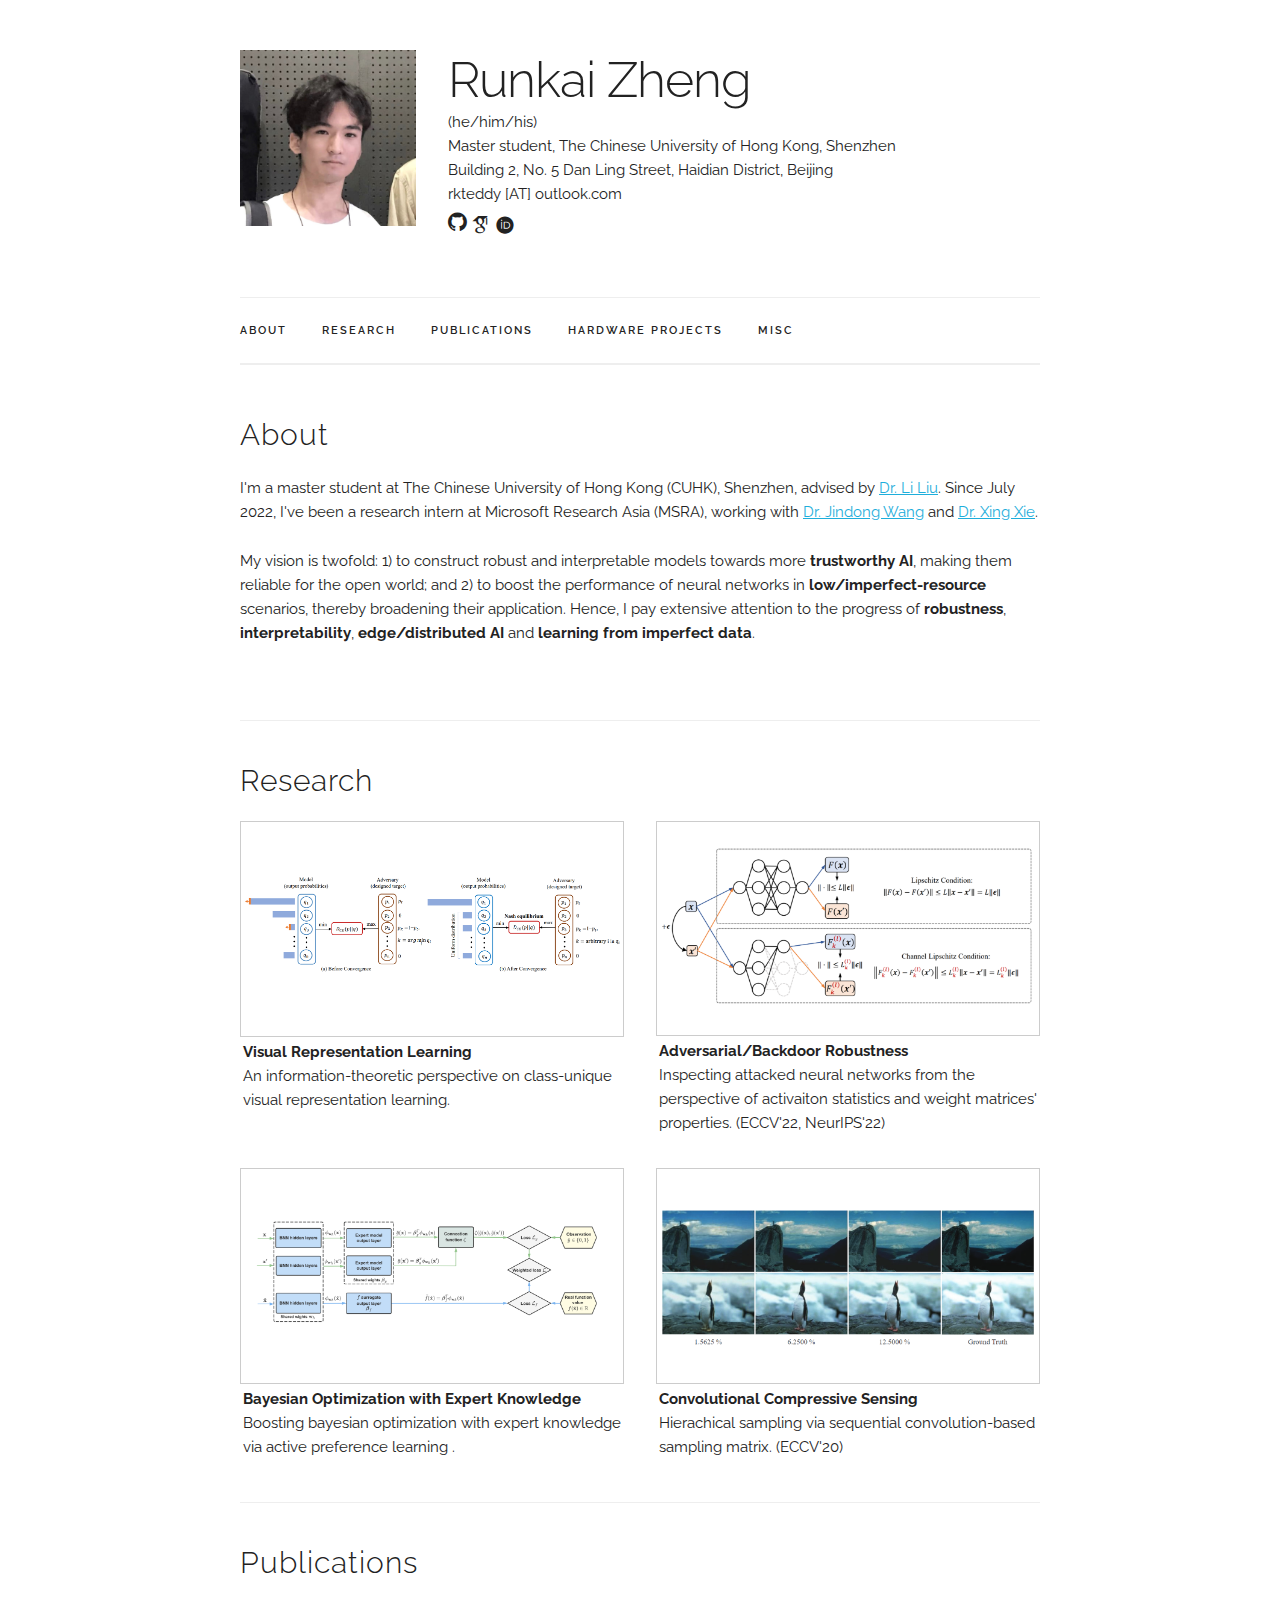
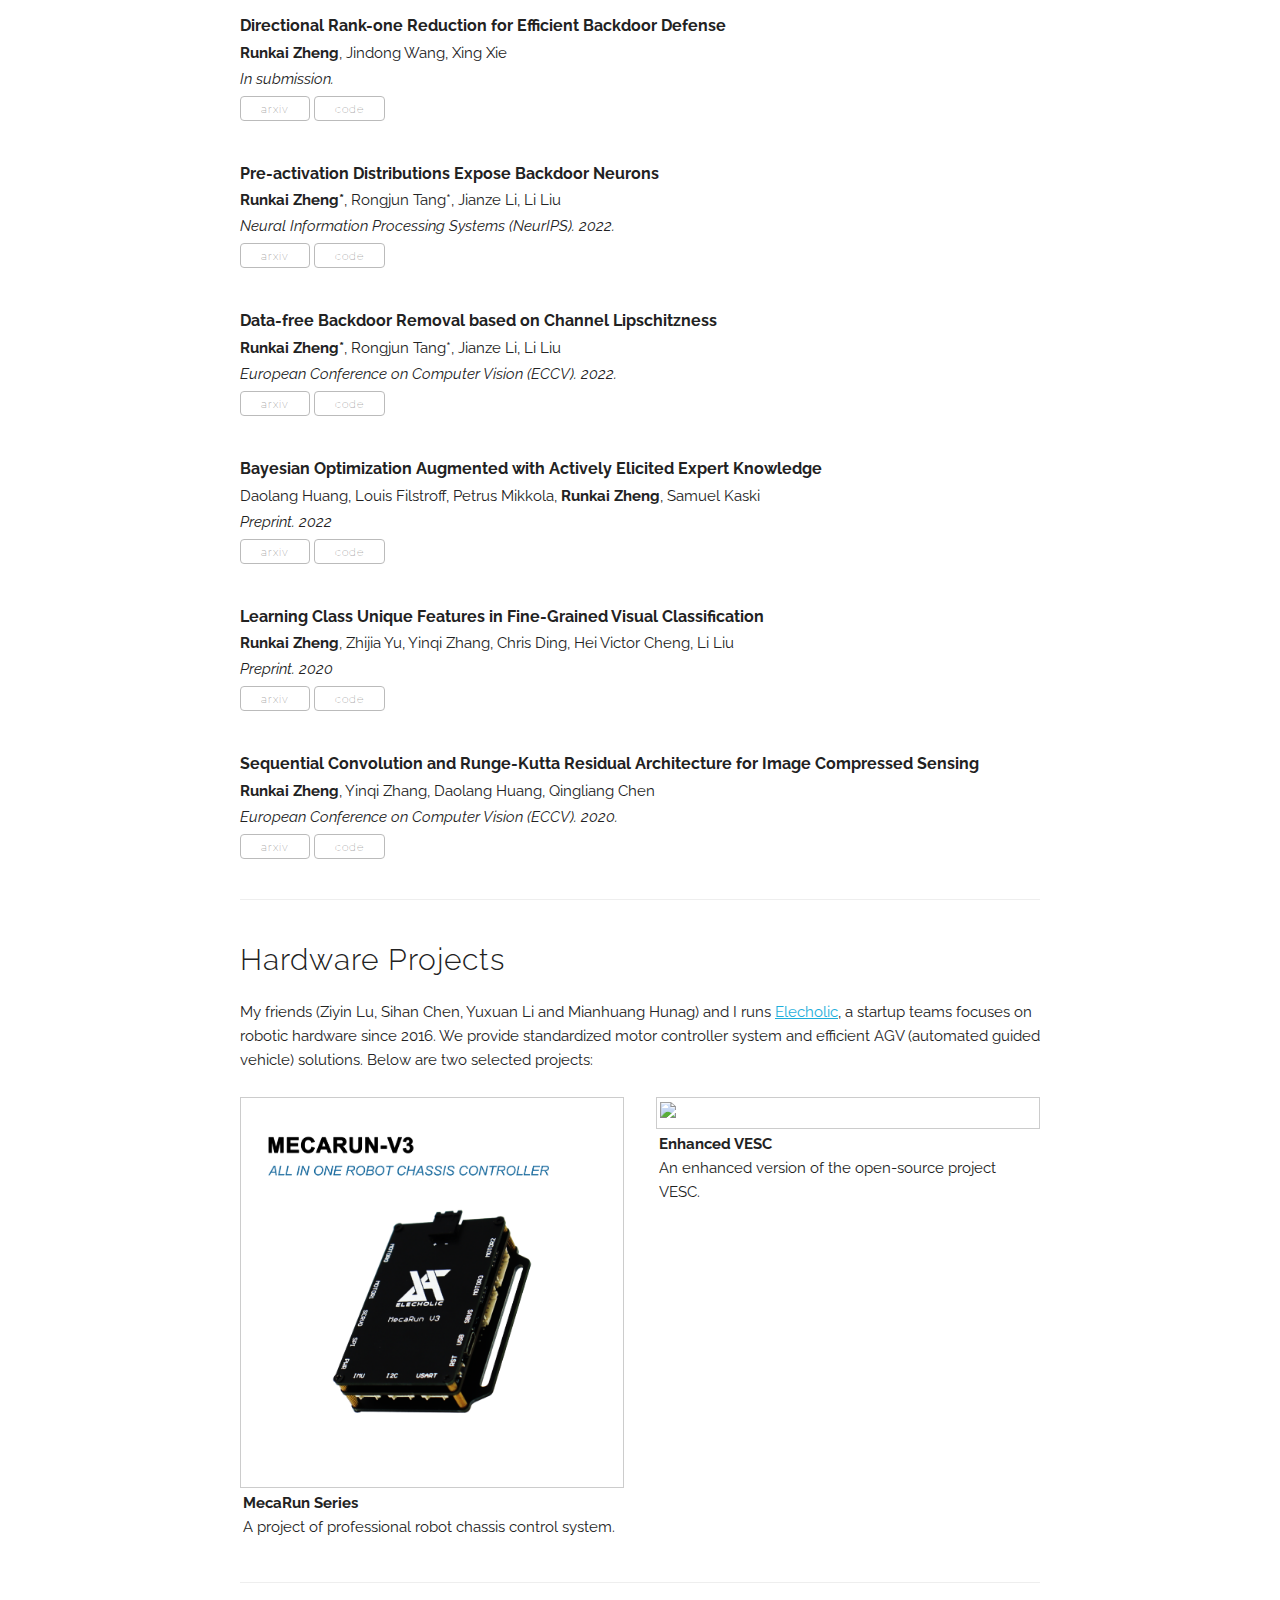
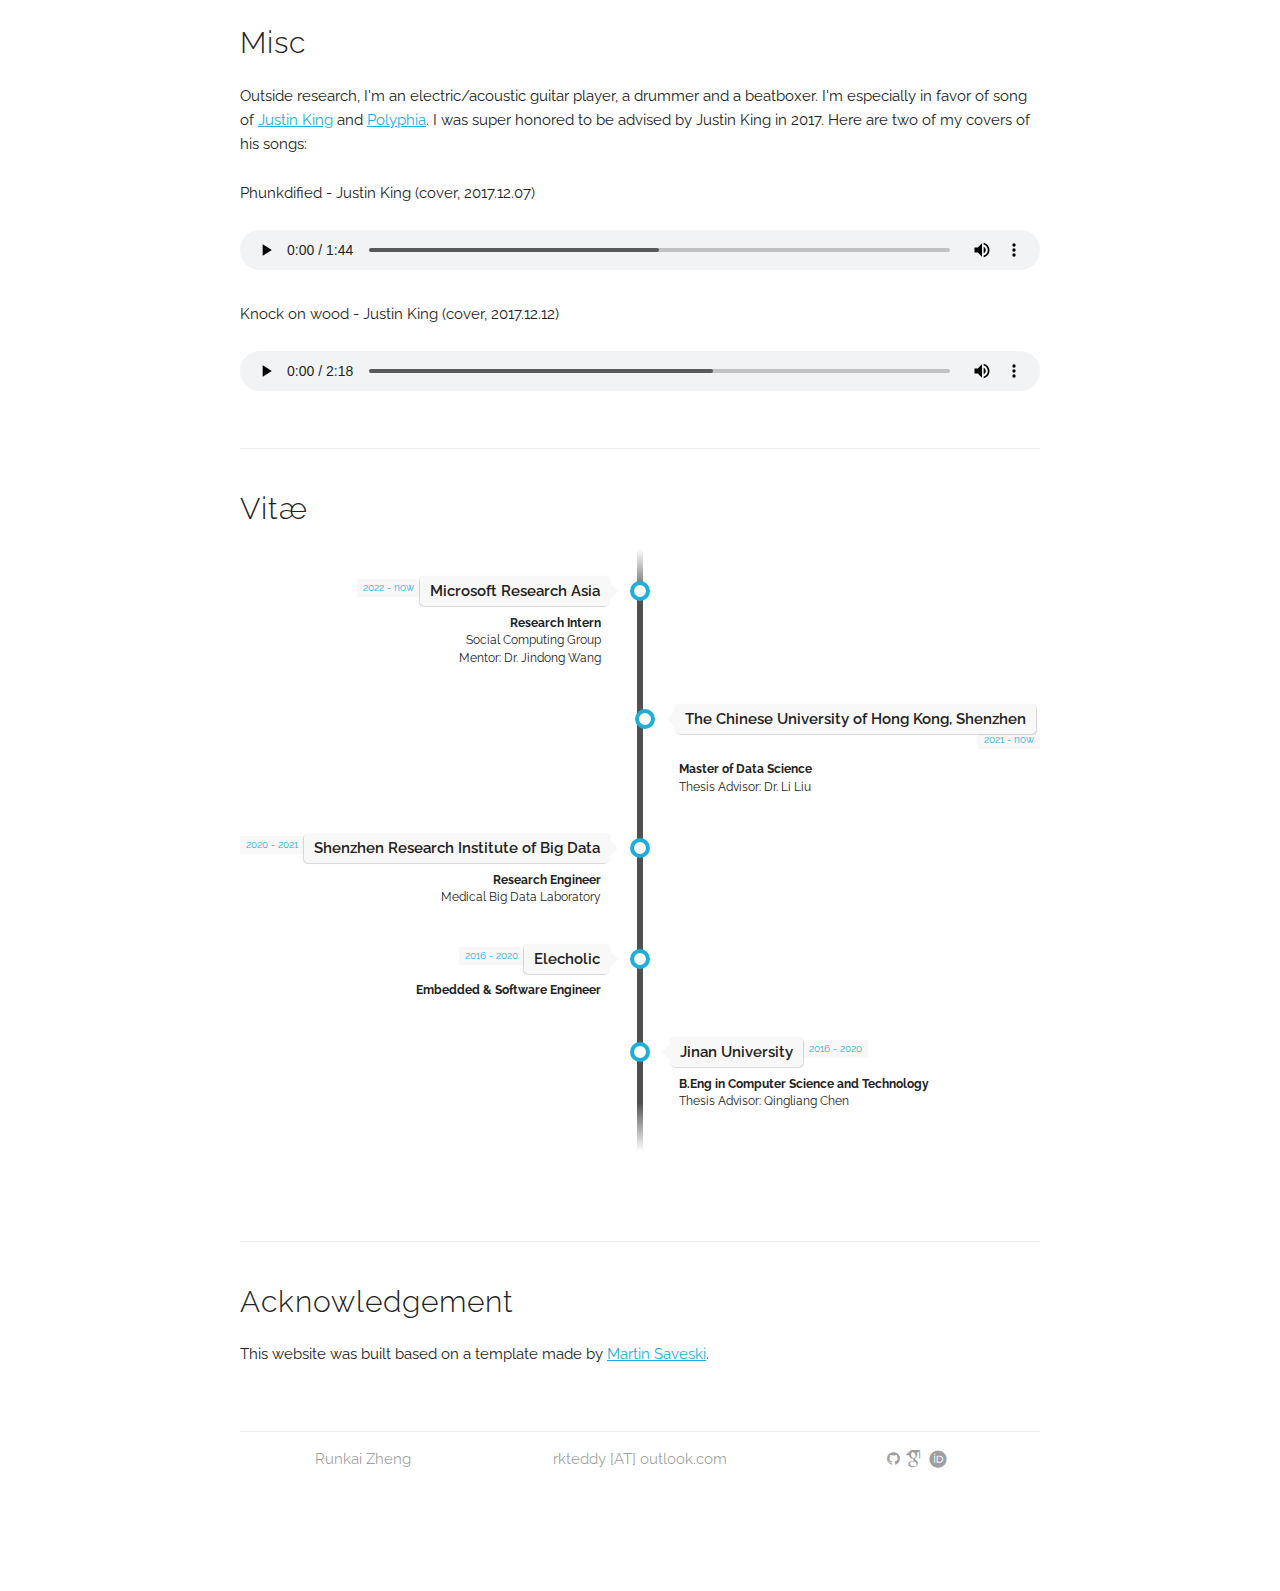
==== index.html @ 46492313 "Update" ====
<!DOCTYPE html>
<html lang="en">

<head>

  <!-- Basic Page Needs
  –––––––––––––––––––––––––––––––––––––––––––––––––– -->
  <meta charset="utf-8">
  <title>Runkai Zheng | Home</title>
  <meta name="description" content="Homepage of Runkai Zheng">
  <meta name="author" content="Runkai Zheng">

  <!-- Mobile Specific Metas
  –––––––––––––––––––––––––––––––––––––––––––––––––– -->
  <meta name="viewport" content="width=device-width, initial-scale=1">

  <!-- FONT
  –––––––––––––––––––––––––––––––––––––––––––––––––– -->
  <link href='https://fonts.googleapis.com/css?family=Raleway:400,300,600' rel='stylesheet' type='text/css'>

  <!-- CSS
  –––––––––––––––––––––––––––––––––––––––––––––––––– -->
  <link rel="stylesheet" href=libs/external/skeleton/normalize.css>
  <link rel="stylesheet" href=libs/external/skeleton/skeleton.css>
  <link rel="stylesheet" href=libs/custom/my_css.css>

  <!-- JQuery
  –––––––––––––––––––––––––––––––––––––––––––––––––– -->
  <script src=libs/external/jquery-3.1.1.min.js></script>

  <!-- Font-Awesome
  –––––––––––––––––––––––––––––––––––––––––––––––––– -->
  <link rel="stylesheet" href=libs/external/font-awesome-4.7.0/css/font-awesome.min.css>

  <!-- Academic-Icons
  –––––––––––––––––––––––––––––––––––––––––––––––––– -->
  <link rel="stylesheet" href=libs/external/academicons-1.8.6/css/academicons.min.css>


  <!-- Skeleton tabs
  –––––––––––––––––––––––––––––––––––––––––––––––––– -->
  <link rel="stylesheet" href=libs/external/skeleton_tabs/skeleton-tabs.css>
  <script src=libs/external/skeleton_tabs/skeleton-tabs.js></script>

  <!-- Timeline
  –––––––––––––––––––––––––––––––––––––––––––––––––– -->
  <link rel="stylesheet" href=libs/external/timeline.css>

  <!-- Scripts
  –––––––––––––––––––––––––––––––––––––––––––––––––– -->
  <!--<link rel="stylesheet" href=libs/external/github-prettify-theme.css>-->
  <script src=libs/custom/my_js.js></script>

  <!-- Favicon
  –––––––––––––––––––––––––––––––––––––––––––––––––– -->
  <link rel="icon" type="image/png" href=libs/icon.png>
  <link rel="shortcut icon" type="image/png" href=libs/icon.png>

  <!-- Music player -->
  <link rel="stylesheet" href="libs/custom/audioplayer.css">
  <script src="https://code.jquery.com/jquery-3.3.1.slim.min.js"
    integrity="sha384-q8i/X+965DzO0rT7abK41JStQIAqVgRVzpbzo5smXKp4YfRvH+8abtTE1Pi6jizo" crossorigin="anonymous">
    </script>
  <script src="libs/custom/audioplayer.js"></script>
  <!-- Google Analytics -->

  <!-- Global site tag (gtag.js) - Google Analytics -->
  <script async src="https://www.googletagmanager.com/gtag/js?id=G-7YM94T4RDX"></script>
  <script>
    window.dataLayer = window.dataLayer || [];
    function gtag() { dataLayer.push(arguments); }
    gtag('js', new Date());

    gtag('config', 'G-7YM94T4RDX');
  </script>



</head>

<body>

  <!-- Primary Page Layout
  –––––––––––––––––––––––––––––––––––––––––––––––––– -->
  <div class="container">

    <section class="header">
      <div class="row">
        <div class="three columns">
          <!-- <a href="/"><img title="my lovely cat" class="u-max-full-width" src='assets/profile-pics/huida.jpg'></a> -->
          <a href="/"><img title="Me" class="u-max-full-width" src='assets/profile-pics/me.jpg'></a>
        </div>
        <div class="nine columns main-description">
          <h1>Runkai Zheng</h1>
          <p>(he/him/his)</p>
          <p>Master student, The Chinese University of Hong Kong, Shenzhen</p>
          <p>Building 2, No. 5 Dan Ling Street, Haidian District, Beijing</p>
          <p>rkteddy [AT] outlook.com</p>
          <p>
            <span onclick="window.open('https://github.com/rkteddy')" style="cursor: pointer">
              <i class="fa fa-github" aria-hidden="true"></i>
            </span>

            <span onclick="window.open('https://scholar.google.com/citations?user=52haRQ0AAAAJ&hl=en')"
              style="cursor: pointer">
              <i class="ai ai-google-scholar ai-lg" aria-hidden="true"></i>
            </span>

            <span onclick="window.open('https://orcid.org/0000−0003−3120−5466')" style="cursor: pointer">
              <i class="ai ai-orcid ai-lg" aria-hidden="true"></i>
            </span>
          </p>
        </div>
      </div>
    </section>

    <div class="navbar-spacer"></div>
    <nav class="navbar">
      <div class="container">
        <ul class="navbar-list">
          <li class="navbar-item"><a class="navbar-link" href=index.html#about>About</a></li>
          <li class="navbar-item"><a class="navbar-link" href=index.html#research>Research</a></li>
          <li class="navbar-item"><a class="navbar-link" href=index.html#publications>Publications</a></li>
          <li class="navbar-item"><a class="navbar-link" href=index.html#hardwareprojects>Hardware Projects</a></li>
          <li class="navbar-item"><a class="navbar-link" href=index.html#misc>Misc</a></li>
          <!-- <li class="navbar-item"><a class="navbar-link" href=index.html#meta>Meta</a></li> -->
        </ul>
      </div>
    </nav>

    <script>
      function unhide(divID) {
        console.log(divID)
        var item = document.getElementById(divID);
        console.log('hi')
        if (item) {
          item.className = (item.className == 'hidden') ? 'unhidden' : 'hidden';
        }
      }
    </script>

    <!-- ========== ABOUT ========== -->
    <div class="docs-section">
      <span class="anchor" id="about"></span>
      <h4>About</h4>

      <p>
        I'm a master student at The Chinese University of Hong Kong (CUHK), Shenzhen, advised by <a
          href="https://scholar.google.com/citations?user=KQ2S01UAAAAJ&hl=en">Dr. Li Liu</a>. Since July 2022, I've
        been a research intern at Microsoft Research Asia (MSRA), working with <a
          href="https://scholar.google.com/citations?user=hBZ_tKsAAAAJ">Dr. Jindong Wang</a> and <a
          href="https://scholar.google.com/citations?user=5EQfAFIAAAAJ&hl=en">Dr. Xing Xie</a>.
      </p>

      <p>

        My vision is twofold: 1) to construct robust and interpretable models towards more <b>trustworthy AI</b>, making them reliable for the open world; and 2) to boost the performance of neural networks in <b>low/imperfect-resource</b> scenarios, thereby broadening their application.
        Hence, I pay extensive attention to the progress of
        <b>robustness</b>, <b>interpretability</b>, <b>edge/distributed AI</b> and <b>learning from imperfect data</b>.
      </p>
    </div>

    <!-- ========== NEWS ========== -->
    <!-- Had to add empty anchor to solve the problem of fixed header
     hiding part of paper
-->
    <!-- <span class="anchor" id="news"></span> -->
    <!-- <div class="docs-section"> -->
      <!-- <h4>News</h4> -->
      <!-- <p> Scroll for older news </p> -->
      <!-- <UL style="list-style-type: none; padding: 2px; overflow-y: scroll; height:250px;"> -->

        <!-- <li> [09/15/2022]
          Paper: <a href="">Identify and Remove Backdoor Neurons through Clean-Poisoned Mixture Distribution</a>
          accepted to NeurIPS 2022.
        </li> -->

        <!-- <li> [08/08/2022]
          Preprint of paper: <a href="https://arxiv.org/abs/2208.08742">Bayesian Optimization Augmented with Actively
            Elicited Expert Knowledge</a> avaliable at arXiv.
        </li> -->


        <!-- <li> [07/19/2022]
          I'm joining <b>Microsoft Research Asia - Social Computing Group</b> as an research intern to study the
          robustness of large vision pretrained models.
        </li> -->

        <!-- <li> [07/04/2022]
          Paper: <a href="https://arxiv.org/abs/2208.03111">Data-free Backdoor Removal based on Channel
            Lipschitzness</a> accepted to ECCV 2022.
        </li> -->
      <!-- </UL> -->
    <!-- </div> -->

    <!-- ========== PROJECTS ========== -->
    <span class="anchor" id="research"></span>
    <div class="docs-section">
      <h4>Research</h4>
      <div class="tab-content">
        <div class="tab-pane active" id="projects-selected">
          <div class="row">

            <div class="six columns">
              <div class="project-container">
                <div class="project-image-container">
                  <a href="projects/cuf.html">
                    <img src="assets/projects/cuf/game-framework.png" class="u-max-full-width" />
                  </a>
                </div>
                <div class="project-caption">
                  <b>Visual Representation Learning</b> <br />
                  An information-theoretic perspective on class-unique visual representation learning.
                </div>
              </div>
            </div>

            <div class="six columns">
              <div class="project-container">
                <div class="project-image-container">
                  <a href="https://arxiv.org/abs/2208.03111">
                    <img src="assets/projects/clp/channel-lips.png" class="u-max-full-width" />
                  </a>
                </div>
                <div class="project-caption">
                  <b>Adversarial/Backdoor Robustness</b> <br />
                  Inspecting attacked neural networks from the perspective of activaiton statistics and weight matrices'
                  properties. (ECCV'22, NeurIPS'22)
                </div>
              </div>
            </div>

          </div>
        </div>
        <div class="tab-content">
          <div class="tab-pane active" id="projects-selected">
            <div class="row">
  
              <div class="six columns">
                <div class="project-container">
                  <div class="project-image-container">
                    <a href="https://arxiv.org/abs/2208.08742.pdf">
                      <img src="assets/projects/bayes/framework.png" class="u-max-full-width" />
                    </a>
                  </div>
                  <div class="project-caption">
                    <b>Bayesian Optimization with Expert Knowledge</b> <br />
                    Boosting bayesian optimization with expert knowledge via active preference learning .
                  </div>
                </div>
              </div>
  
              <div class="six columns">
                <div class="project-container">
                  <div class="project-image-container">
                    <a href="https://www.ecva.net/papers/eccv_2020/papers_ECCV/papers/123540222.pdf">
                      <img src="assets/projects/rkccsnet/rkccsnet.png" class="u-max-full-width" />
                    </a>
                  </div>
                  <div class="project-caption">
                    <b>Convolutional Compressive Sensing</b> <br />
                    Hierachical sampling via sequential convolution-based sampling matrix. (ECCV'20)
                  </div>
                </div>
              </div>
  
            </div>
          </div>
  
      </div>

      <!-- ========== PUBLICATIONS ========== -->
      <span class="anchor" id="publications"></span>

      <div class="docs-section">
        <h4>Publications</h4>

        <div class="tab-content">

          <div class="tab-pane active" id="papers-selected">

            <span class="anchor" id="HHOT"></span>

            <div class="paper">
              <p class="title"><b>Directional Rank-one Reduction for Efficient Backdoor Defense</b>
              </p>
              <p><b>Runkai Zheng</b>, Jindong Wang, Xing Xie</p>
              <p><i>In submission.</i></p>
              <div class="paper-buttons">
                <a class="button" href="" target="_blank">arxiv</a>
                <a class="button" href="" target="_blank">code</a>
              </div>

            </div>

          </div>
          <div class="tab-content">
  
            <div class="tab-pane active" id="papers-selected">
  
              <span class="anchor" id="HHOT"></span>
  
              <div class="paper">
                <p class="title"><b>Pre-activation Distributions Expose Backdoor Neurons</b>
                </p>
                <p><b>Runkai Zheng*</b>, Rongjun Tang*, Jianze Li, Li Liu</p>
                <p><i>Neural Information Processing Systems (NeurIPS). 2022.</i></p>
                <div class="paper-buttons">
                  <a class="button" href="" target="_blank">arxiv</a>
                  <a class="button" href="" target="_blank">code</a>
                </div>
  
              </div>
  
            </div>

          <div class="tab-content">

            <div class="tab-pane active" id="papers-selected">

              <span class="anchor" id="HHOT"></span>

              <div class="paper">
                <p class="title"><b>Data-free Backdoor Removal based on Channel Lipschitzness</b></p>
                <p><b>Runkai Zheng*</b>, Rongjun Tang*, Jianze Li, Li Liu</p>
                <p><i>European Conference on Computer Vision (ECCV). 2022.</i></p>
                <div class="paper-buttons">
                  <a class="button" href="https://arxiv.org/abs/2208.03111" target="_blank">arxiv</a>
                  <a class="button" href="" target="_blank">code</a>
                </div>

              </div>

            </div>

            <div class="tab-content">

              <div class="tab-pane active" id="papers-selected">

                <span class="anchor" id="HHOT"></span>

                <div class="paper">
                  <p class="title"><b>Bayesian Optimization Augmented with Actively Elicited Expert Knowledge</b></p>
                  <p>Daolang Huang, Louis Filstroff, Petrus Mikkola, <b>Runkai Zheng</b>, Samuel Kaski</p>
                  <p><i>Preprint. 2022</i></p>
                  <div class="paper-buttons">
                    <a class="button" href="https://arxiv.org/abs/2208.08742" target="_blank">arxiv</a>
                    <a class="button" href="" target="_blank">code</a>
                  </div>

                </div>

              </div>

              <div class="tab-content">

                <div class="tab-pane active" id="papers-selected">

                  <span class="anchor" id="HHOT"></span>

                  <div class="paper">
                    <p class="title"><b>Learning Class Unique Features in Fine-Grained Visual Classification</b></p>
                    <p><b>Runkai Zheng</b>, Zhijia Yu, Yinqi Zhang, Chris Ding, Hei Victor Cheng, Li Liu</p>
                    <p><i>Preprint. 2020</i></p>
                    <div class="paper-buttons">
                      <a class="button" href="https://arxiv.org/abs/2011.10951" target="_blank">arxiv</a>
                      <a class="button" href="" target="_blank">code</a>
                    </div>

                  </div>

                </div>

                <div class="tab-content">

                  <div class="tab-pane active" id="papers-selected">

                    <span class="anchor" id="HHOT"></span>

                    <div class="paper">
                      <p class="title"><b>Sequential Convolution and Runge-Kutta Residual Architecture for Image
                          Compressed Sensing</b></p>
                      <p><b>Runkai Zheng</b>, Yinqi Zhang, Daolang Huang, Qingliang Chen</p>
                      <p><i>European Conference on Computer Vision (ECCV). 2020.</i></p>
                      <div class="paper-buttons">
                        <a class="button" href="https://www.ecva.net/papers/eccv_2020/papers_ECCV/papers/123540222.pdf"
                          target="_blank">arxiv</a>
                        <a class="button" href="" target="_blank">code</a>
                      </div>

                    </div>

                  </div>

                </div>

              </div>

              <!-- ========== PROJECTS ========== -->
              <span class="anchor" id="hardwareprojects"></span>
              <div class="docs-section">
                <h4>Hardware Projects</h4>
                <p>
                  My friends (Ziyin Lu, Sihan Chen, Yuxuan Li and Mianhuang Hunag) and I runs <a href="">Elecholic</a>,
                  a startup teams focuses on robotic hardware since 2016. We provide standardized motor controller
                  system and efficient AGV (automated guided vehicle) solutions. Below are two selected projects:
                </p>
                <div class="tab-content">
                  <div class="tab-pane active" id="projects-selected">
                    <div class="row">

                      <div class="six columns">
                        <div class="project-container">
                          <div class="project-image-container">
                            <a href="projects/v3.html">
                              <img src="assets/projects/v3/v3.png" class="u-max-full-width" />
                            </a>
                          </div>
                          <div class="project-caption">
                            <b>MecaRun Series</b> <br />
                            A project of professional robot chassis control system.
                          </div>
                        </div>
                      </div>

                      <div class="six columns">
                        <div class="project-container">
                          <div class="project-image-container">
                            <img src="assets/projects/vesc/vesc.png" class="u-max-full-width" />
                          </div>
                          <div class="project-caption">
                            <b>Enhanced VESC</b> <br />
                            An enhanced version of the open-source project VESC.
                          </div>
                        </div>
                      </div>

                    </div>
                  </div>

                </div>

                <!-- ========== MISC ========== -->
                <span class="anchor" id="misc"></span>
                <div class="docs-section">
                  <h4>Misc</h4>
                  <p>
                    Outside research, I'm an electric/acoustic guitar player, a drummer and a beatboxer. I'm especially
                    in favor of song of <a href="http://www.justinking.com/">Justin King</a> and <a
                      href="https://www.polyphia.com/">Polyphia</a>. I was super honored to be advised by Justin King in
                    2017. Here are two of my covers of his songs:
                  </p>

                  <p> Phunkdified - Justin King (cover, 2017.12.07)</p>

                  <audio preload="auto" controls style="width: 100%; height: 40px;">
                    <source src="assets/audios/Phunkdified.mp3">
                    $(function() {
                    $('audio').audioPlayer();
                    });
                  </audio>

                  <p> </p>
                  <p> Knock on wood - Justin King (cover, 2017.12.12)</p>

                  <audio preload="auto" controls style="width: 100%; height: 40px;">
                    <source src="assets/audios/Knock on wood.mp3">
                    $(function() {
                    $('audio').audioPlayer();
                    });
                  </audio>

                </div>

                <!-- ========== RESUME ========== -->
                <span class="anchor" id="resume"></span>
                <div class="docs-section">
                  <h4>Vit&#230;</h4>

                  <!-- <p>Full CV in <a href=/assets/cv/cv.pdf target="_blank">PDF</a> (or a shorter <a href=/assets/cv/resume.pdf target="_blank">Resumé</a>).</p> -->

                  <!-- The Timeline -->
                  <ul class="timeline">

                    <li>
                      <div class="direction-l">
                        <div class="flag-wrapper">
                          <span class="flag">Microsoft Research Asia</span>
                          <span class="time-wrapper"><span class="time">2022 - now</span></span>
                        </div>
                        <div class="desc"><b>Research Intern</b>
                          <br /> Social Computing Group <br />
                          Mentor: Dr. Jindong Wang
                        </div>
                      </div>
                    </li>

                    <li>
                      <div class="direction-r">
                        <div class="flag-wrapper">
                          <span class="flag">The Chinese University of Hong Kong, Shenzhen</span>
                          <span class="time-wrapper"><span class="time">2021 - now</span></span>
                        </div>
                        <div class="desc">
                          <b>Master of Data Science</b>
                          <br /> Thesis Advisor: Dr. Li Liu <br />
                        </div>
                      </div>
                    </li>

                    <li>
                      <div class="direction-l">
                        <div class="flag-wrapper">
                          <span class="flag">Shenzhen Research Institute of Big Data</span>
                          <span class="time-wrapper"><span class="time">2020 - 2021</span></span>
                        </div>
                        <div class="desc"><b>Research Engineer</b>
                          <br /> Medical Big Data Laboratory <br />
                        </div>
                      </div>
                    </li>

                    <li>
                      <div class="direction-l">
                        <div class="flag-wrapper">
                          <span class="flag">Elecholic</span>
                          <span class="time-wrapper"><span class="time">2016 - 2020</span></span>
                        </div>
                        <div class="desc"><b>Embedded & Software Engineer</b>
                        </div>
                      </div>
                    </li>


                    <li>
                      <div class="direction-r">
                        <div class="flag-wrapper">
                          <span class="flag">Jinan University</span>
                          <span class="time-wrapper"><span class="time">2016 - 2020</span></span>
                        </div>
                        <div class="desc">
                          <b>B.Eng in Computer Science and Technology</b>
                          <br />Thesis Advisor: Qingliang Chen<br />
                        </div>
                      </div>
                    </li>

                  </ul>
                </div>

              </div>

              <!-- ========== ACKNOWLEDGEMENT ========== -->
              <span class="anchor" id="ack"></span>
              <div class="docs-section">
                <h4>Acknowledgement</h4>
                <p> This website was built based on a template made by <a
                    href="http://web.media.mit.edu/~msaveski/">Martin Saveski</a>.
                </p>
                <p>
              </div>

              <div class="footer">
                <div class="row">
                  <div class="four columns">
                    Runkai Zheng
                  </div>
                  <div class="four columns">
                    rkteddy [AT] outlook.com
                  </div>
                  <div class="four columns">
                    <span onclick="window.open('https://github.com/rkteddy')" style="cursor: pointer">
                      <i class="fa fa-github" aria-hidden="true"></i>
                    </span>

                    <span onclick="window.open('https://scholar.google.com/citations?user=52haRQ0AAAAJ&hl=en')"
                      style="cursor: pointer">
                      <i class="ai ai-google-scholar ai-lg" aria-hidden="true"></i>
                    </span>

                    <span onclick="window.open('https://orcid.org/0000−0003−3120−5466')" style="cursor: pointer">
                      <i class="ai ai-orcid ai-lg" aria-hidden="true"></i>
                    </span>
                  </div>
                </div>
              </div>

              <!-- End Document
  –––––––––––––––––––––––––––––––––––––––––––––––––– -->
</body>

</html>
---- libs/custom/audioplayer.css ----
/* RemixDesign | woaichidapi@163.com | Redesigned by JimmyCheung */

.audioplayer {
    display: flex;
    flex-direction: row;
    box-sizing: border-box;
    margin: 1em 0;
    padding: 0 24px;
    width: 100%;
    height: 96px;
    align-items: center;
    border: 1px solid #DDE2E6;
    border-radius: 4px;
    background: #fff;
}

.audioplayer-playpause {
    display: flex;
    justify-content: center;
    align-items: center;
    width: 48px;
    height: 48px;
    border-radius: 50%;
    cursor: pointer;
    transition: all .2s ease-in-out;
}

.audioplayer:not(.audioplayer-playing) .audioplayer-playpause {
    background: rgba(91, 130, 255, 0);
    border: 1px solid #5B82FF;
}

.audioplayer:not(.audioplayer-playing) .audioplayer-playpause:hover {
    background: rgba(91, 130, 255, 0.1);
}

.audioplayer-playing .audioplayer-playpause {
    background: rgba(253, 79, 26, 0);
    border: 1px solid #FD4F1A;
}

.audioplayer-playing .audioplayer-playpause:hover {
    background: rgba(235, 79, 26, 0.1);
}

.audioplayer:not(.audioplayer-playing) .audioplayer-playpause a {
    content: '';
    justify-content: center;
    width: 0;
    height: 0;
    margin-left: 2px;
    border-top: 7px solid transparent;
    border-right: none;
    border-bottom: 7px solid transparent;
    border-left: 12px solid #0059FF;
}

.audioplayer-playing .audioplayer-playpause a {
    content: '';
    display: flex;
    justify-content: space-between;
    width: 12px;
    height: 14px;
}

.audioplayer-playing .audioplayer-playpause a::before, .audioplayer-playing .audioplayer-playpause a::after {
    content: '';
    width: 4px;
    height: 14px;
    background-color: #FD4F1A;
}

.audioplayer-time {
    display: flex;
    width: 40px;
    justify-content:center;
    font-size: 12px;
    color: rgba(51, 51 ,51, .6)
}

.audioplayer-time-current {
    margin-left: 24px;
}

.audioplayer-time-duration {
    margin-right: 24px;
}

.audioplayer-bar {
    position: relative;
    display: flex;
    margin: 0 12px;
    height: 12px;
    flex-basis: 0;
    flex-grow: 1;
    cursor: pointer;
}

.audioplayer-bar::before {
    content: '';
    position: absolute;
    top: 5px;
    width: 100%;
    height: 2px;
    background-color: #DDE2E6;
}

.audioplayer-bar > div {
    position: absolute;
    left: 0;
    top: 5px;
}
.audioplayer-bar-loaded {
    z-index: 1;
    height: 2px;
    background: #BEC8D2;
}

.audioplayer-bar-played {
    flex-direction: row-reverse;
    z-index: 2;
    height: 2px;
    background: -webkit-linear-gradient(left,#0059FF,#09B1FA);
}

.audioplayer-bar-played::after {
    display: flex;
    position: absolute;
    content: '';
    box-sizing: border-box;
    top: -5px;
    right: -1px;
    margin-right: -5px;
    width: 12px;
    height: 12px;
    background-color: #fff;
    border-radius: 6px;
}

.audioplayer:not(.audioplayer-playing) .audioplayer-bar-played::after {
    border: 2px solid #BEC8D2;
}

.audioplayer-playing .audioplayer-bar-played::after {
    border: 2px solid #0059FF;

}

.audioplayer-volume {
    display: flex;
    align-items: center;
}

.audioplayer-volume-button {
    display: flex;
    align-items: center;
    width: 24px;
    height: 24px;
    cursor: pointer;
}

.audioplayer-volume-button a {
    display: flex;
    width: 6px;
    height: 8px;
    background-color: #9A9FB0;
    position: relative;
}

.audioplayer-volume-button a:before, .audioplayer-volume-button a:after {
    content: '';
    position: absolute;
}

.audioplayer-volume-button a:before {
    width: 0;
    height: 0;
    border-top: 8px solid transparent;
    border-right: 9px solid #9A9FB0;
    border-bottom: 8px solid transparent;
    border-left: none;
    top: -4px;
}

.audioplayer:not(.audioplayer-mute) .audioplayer-volume-button a:after {
    left: 10px;
    top: -2px;
    width: 6px;
    height: 6px;
    border: 6px double #9A9FB0;
    border-width: 6px 6px 0 0;
    border-radius: 0 12px 0 0;
    transform: rotate(45deg);
}

.audioplayer-mute .audioplayer-volume-button a {
    background-color: #FD4F1A;
}

.audioplayer-mute .audioplayer-volume-button a:before {
    border-right: 9px solid #FD4F1A;
}

.audioplayer-volume-adjust {
    display: flex;
    align-items: center;
    margin-left: 8px;
}

.audioplayer-volume-adjust > div {
    position: relative;
    display: flex;
    width: 60px;
    height: 2px;
    cursor: pointer;
    background-color: #BEC8D2;
}

.audioplayer-volume-adjust div div {
    position: absolute;
    top: 0;
    left: 0;
    height: 2px;
    background-color: #0059FF;
}

/* responsive | you can change the max-width value to match your theme */

@media screen and (max-width: 679px) {
    .audioplayer-volume-adjust {
        display: none;
    }
}
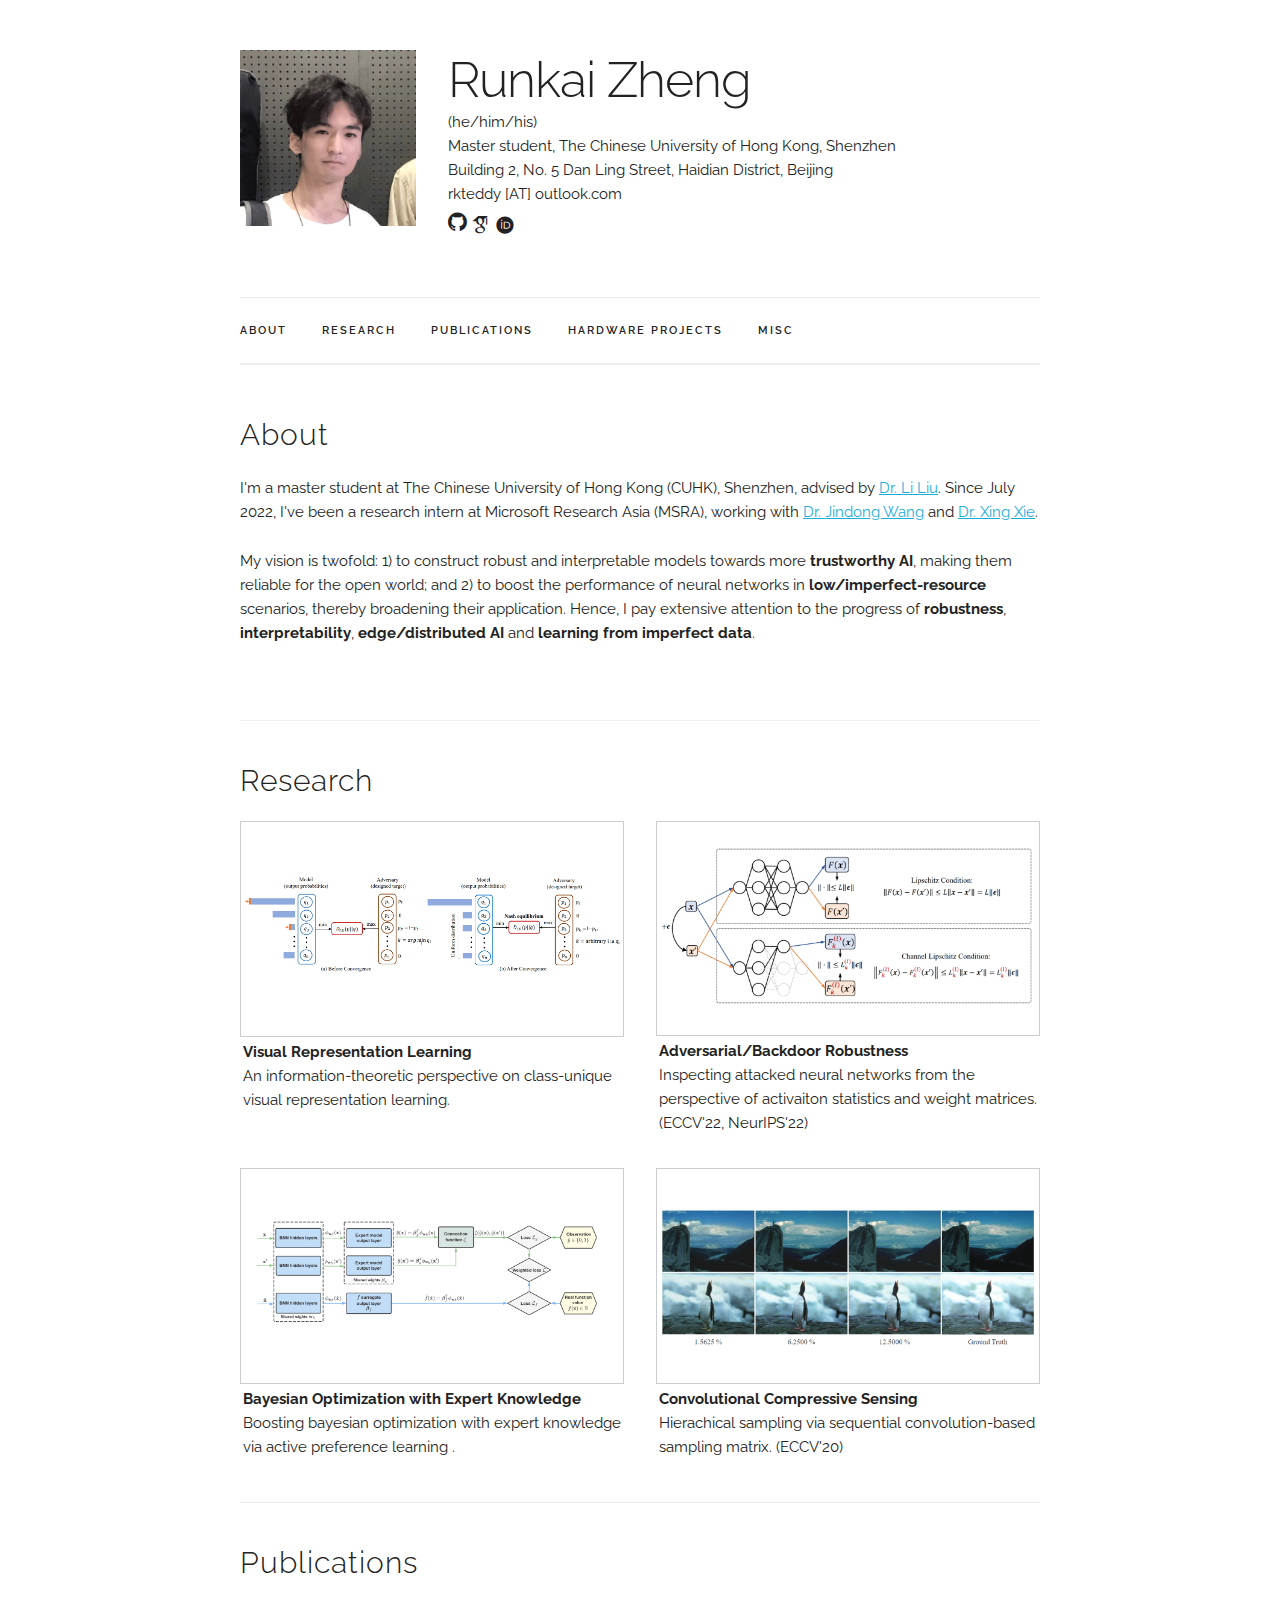
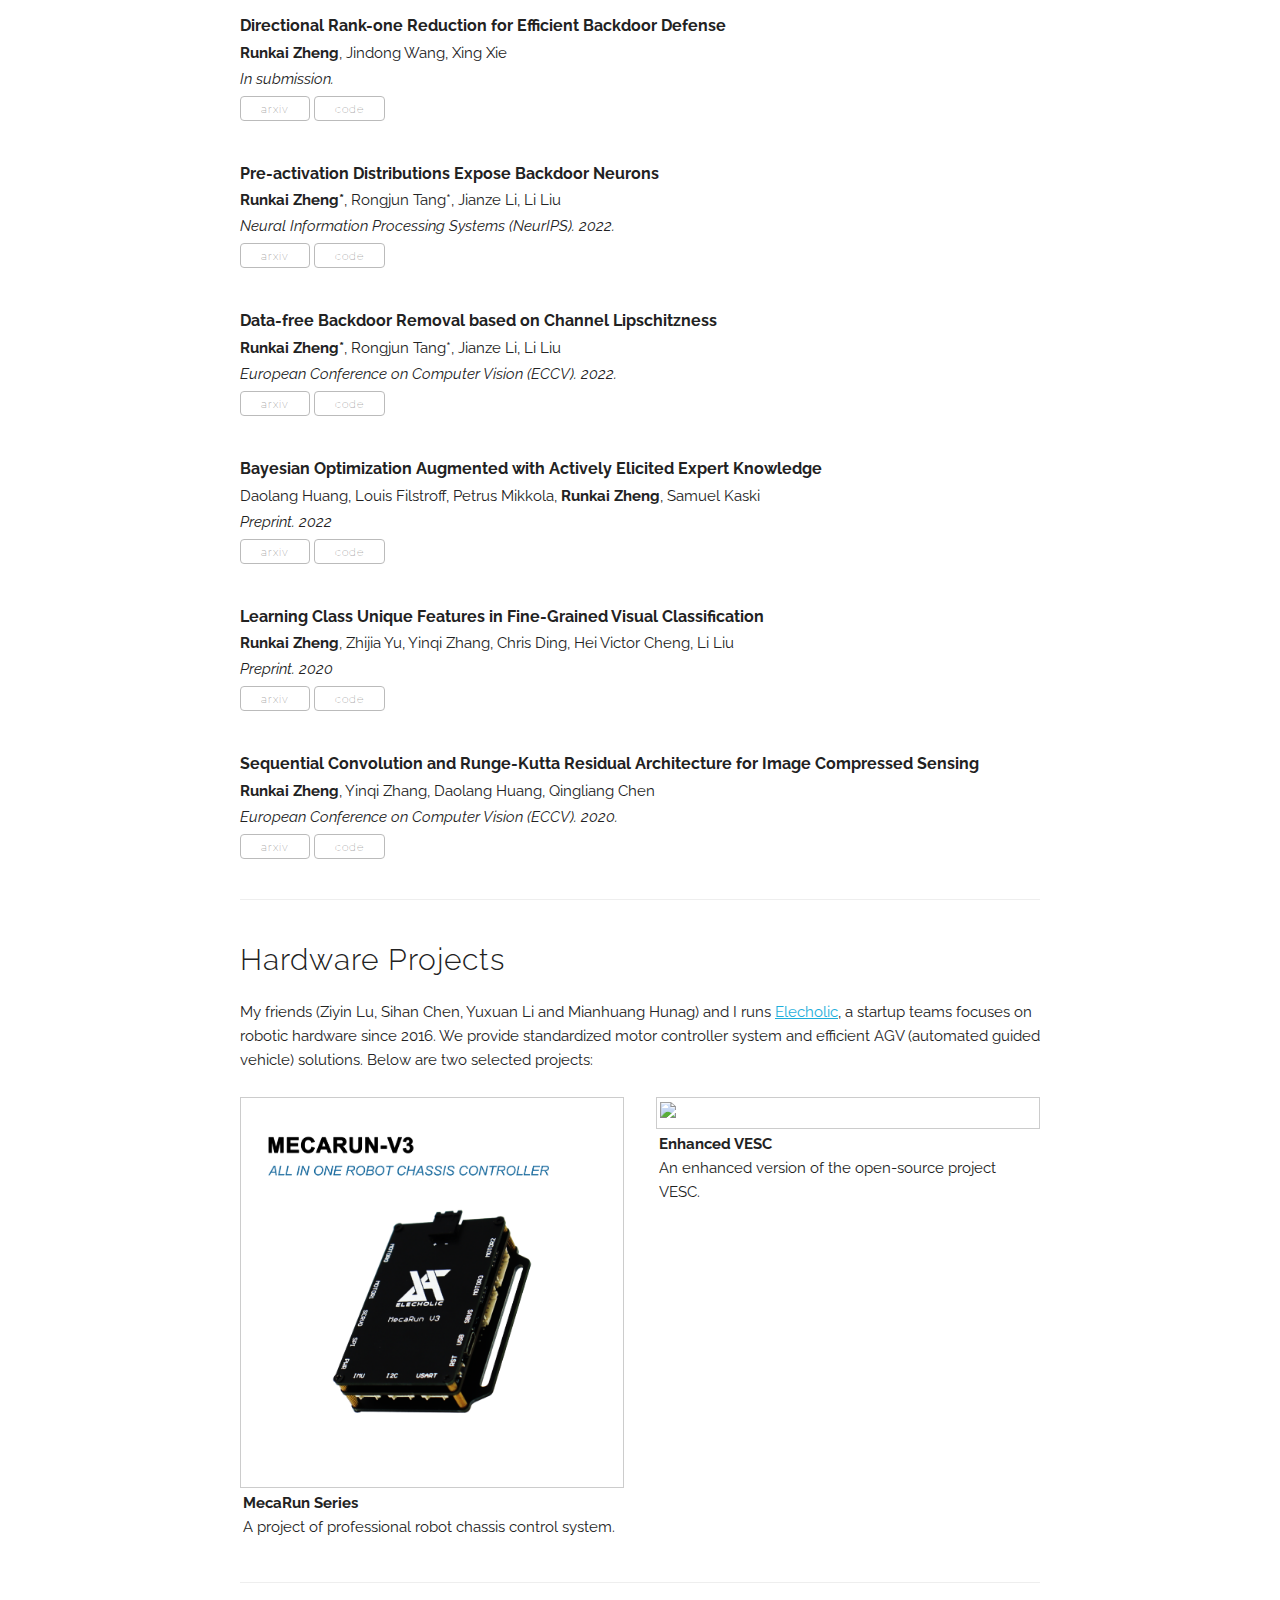
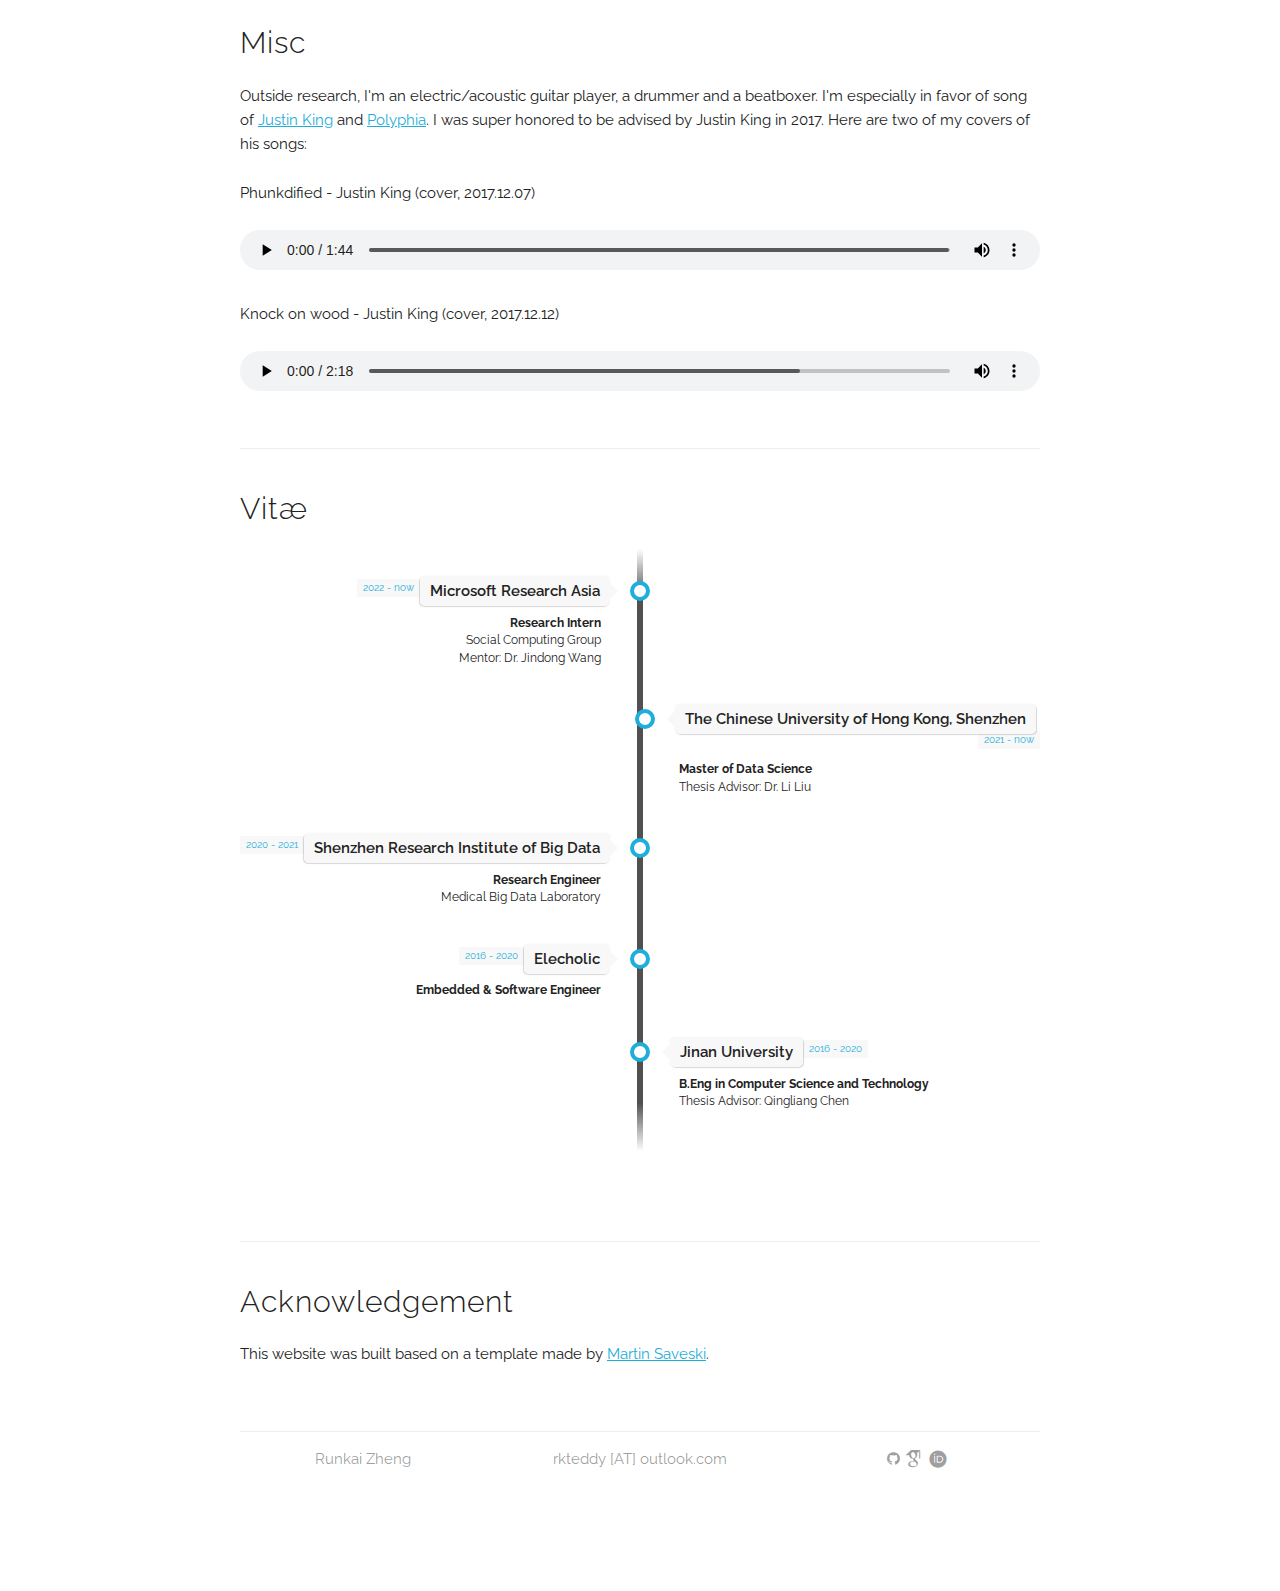
==== commit f8210bd4: "Update" ====
--- a/index.html
+++ b/index.html
@@ -224,8 +224,7 @@
                 </div>
                 <div class="project-caption">
                   <b>Adversarial/Backdoor Robustness</b> <br />
-                  Inspecting attacked neural networks from the perspective of activaiton statistics and weight matrices'
-                  properties. (ECCV'22, NeurIPS'22)
+                  Inspecting attacked neural networks from the perspective of activaiton statistics and weight matrices. (ECCV'22, NeurIPS'22)
                 </div>
               </div>
             </div>
@@ -245,7 +244,7 @@
                   </div>
                   <div class="project-caption">
                     <b>Bayesian Optimization with Expert Knowledge</b> <br />
-                    Boosting bayesian optimization with expert knowledge via active preference learning .
+                    Boosting bayesian optimization with expert knowledge  via active preference learning .
                   </div>
                 </div>
               </div>
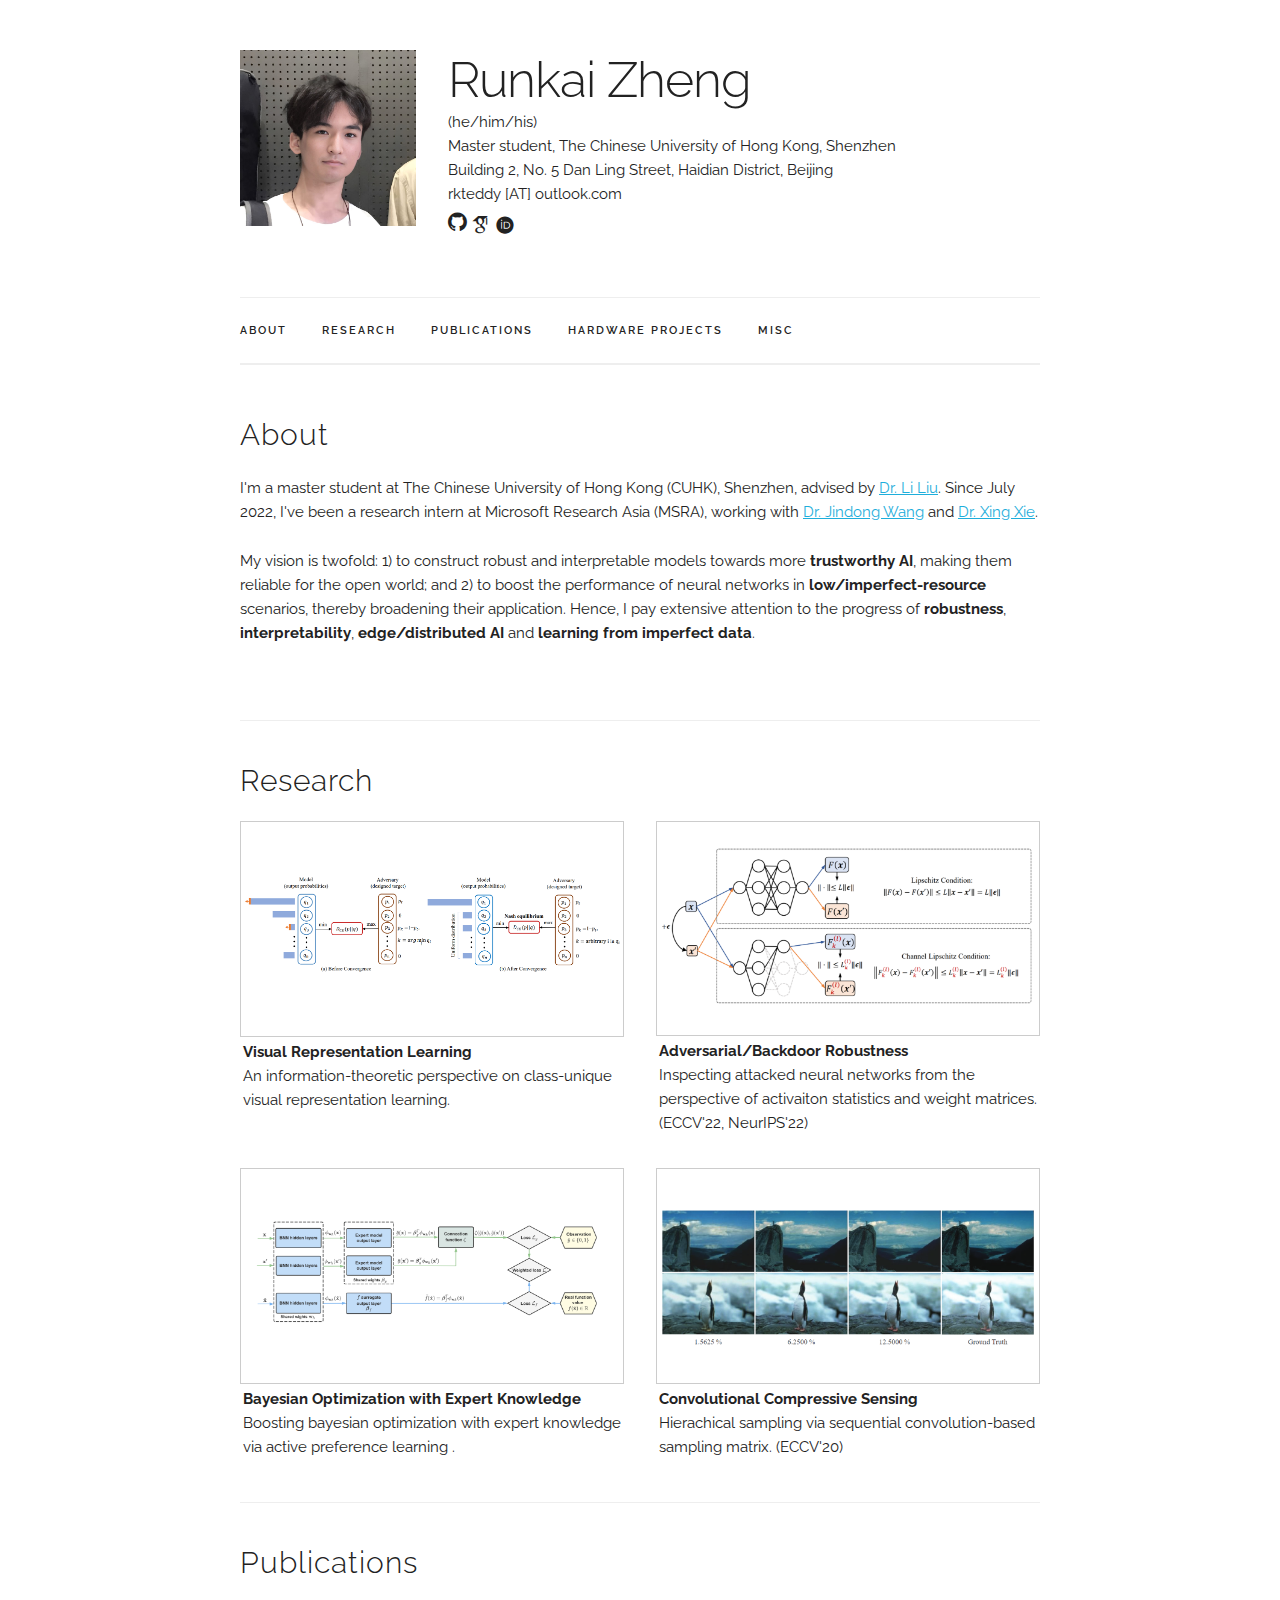
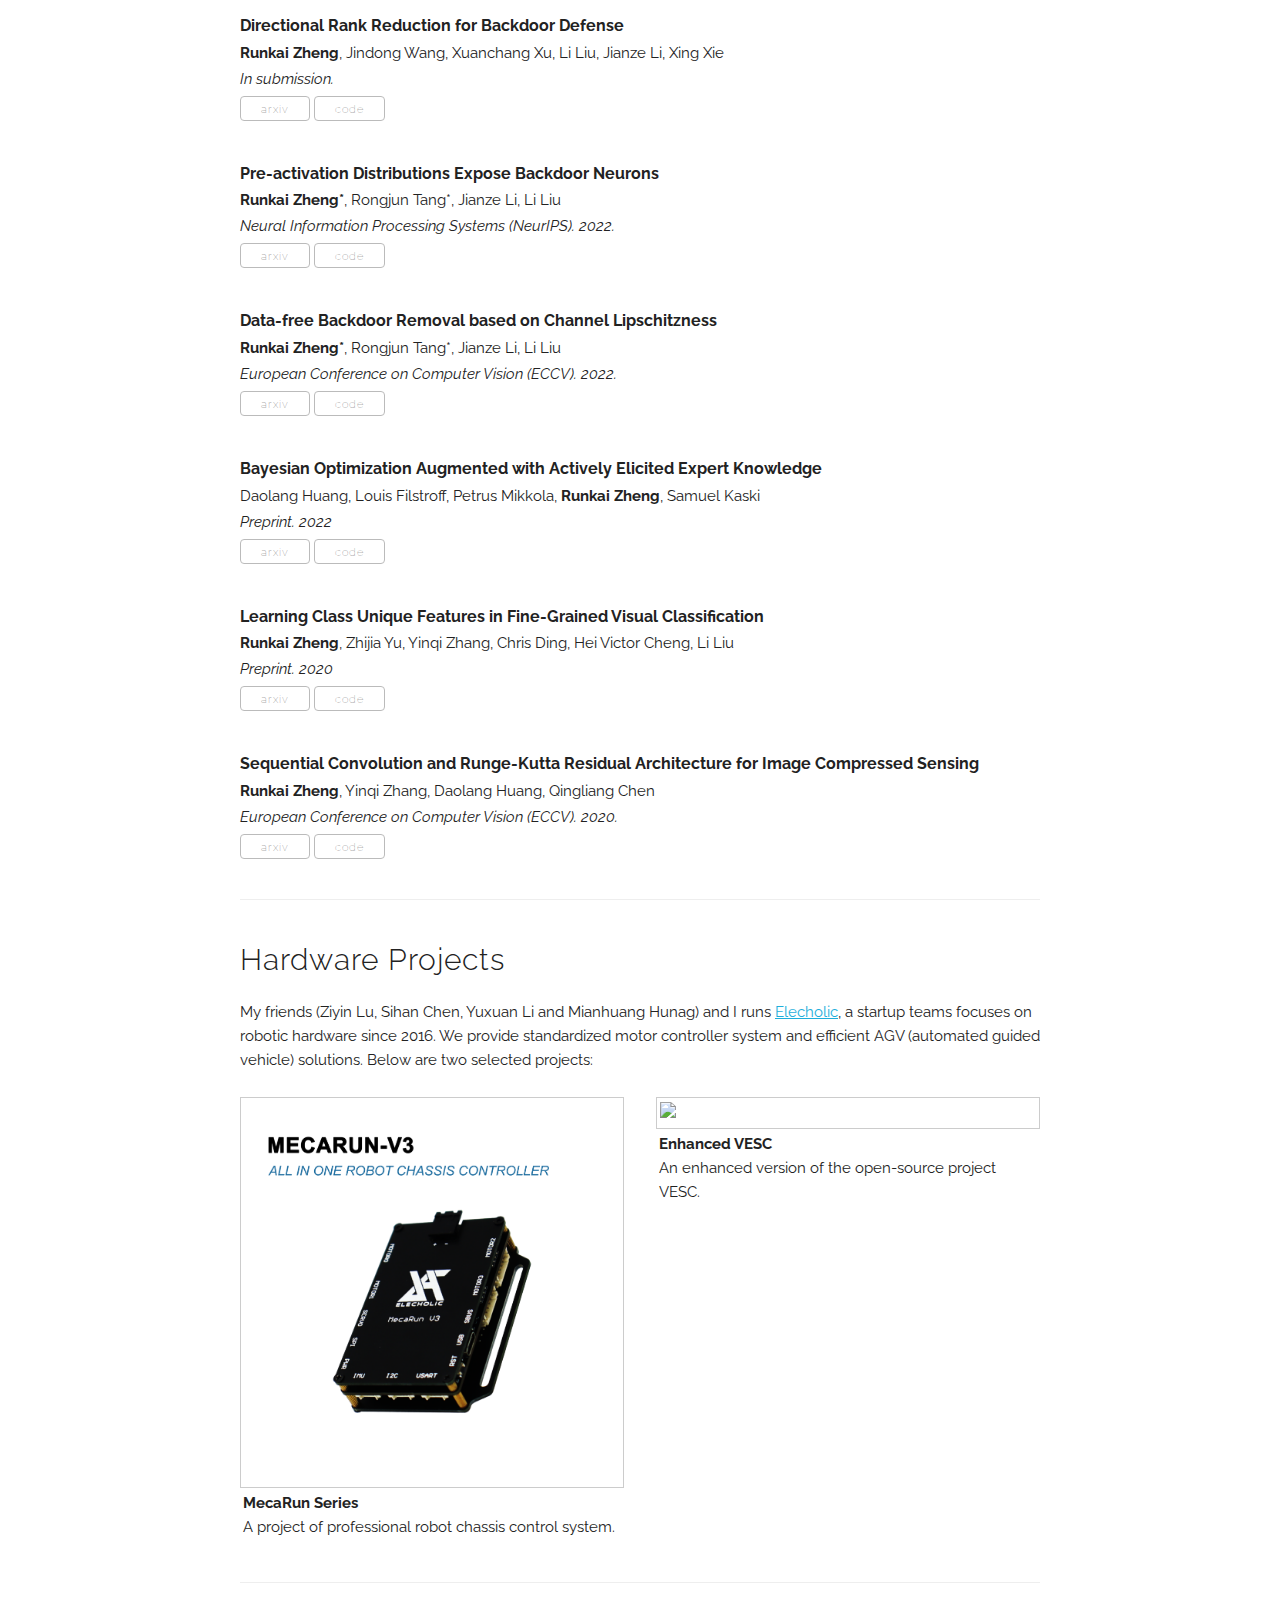
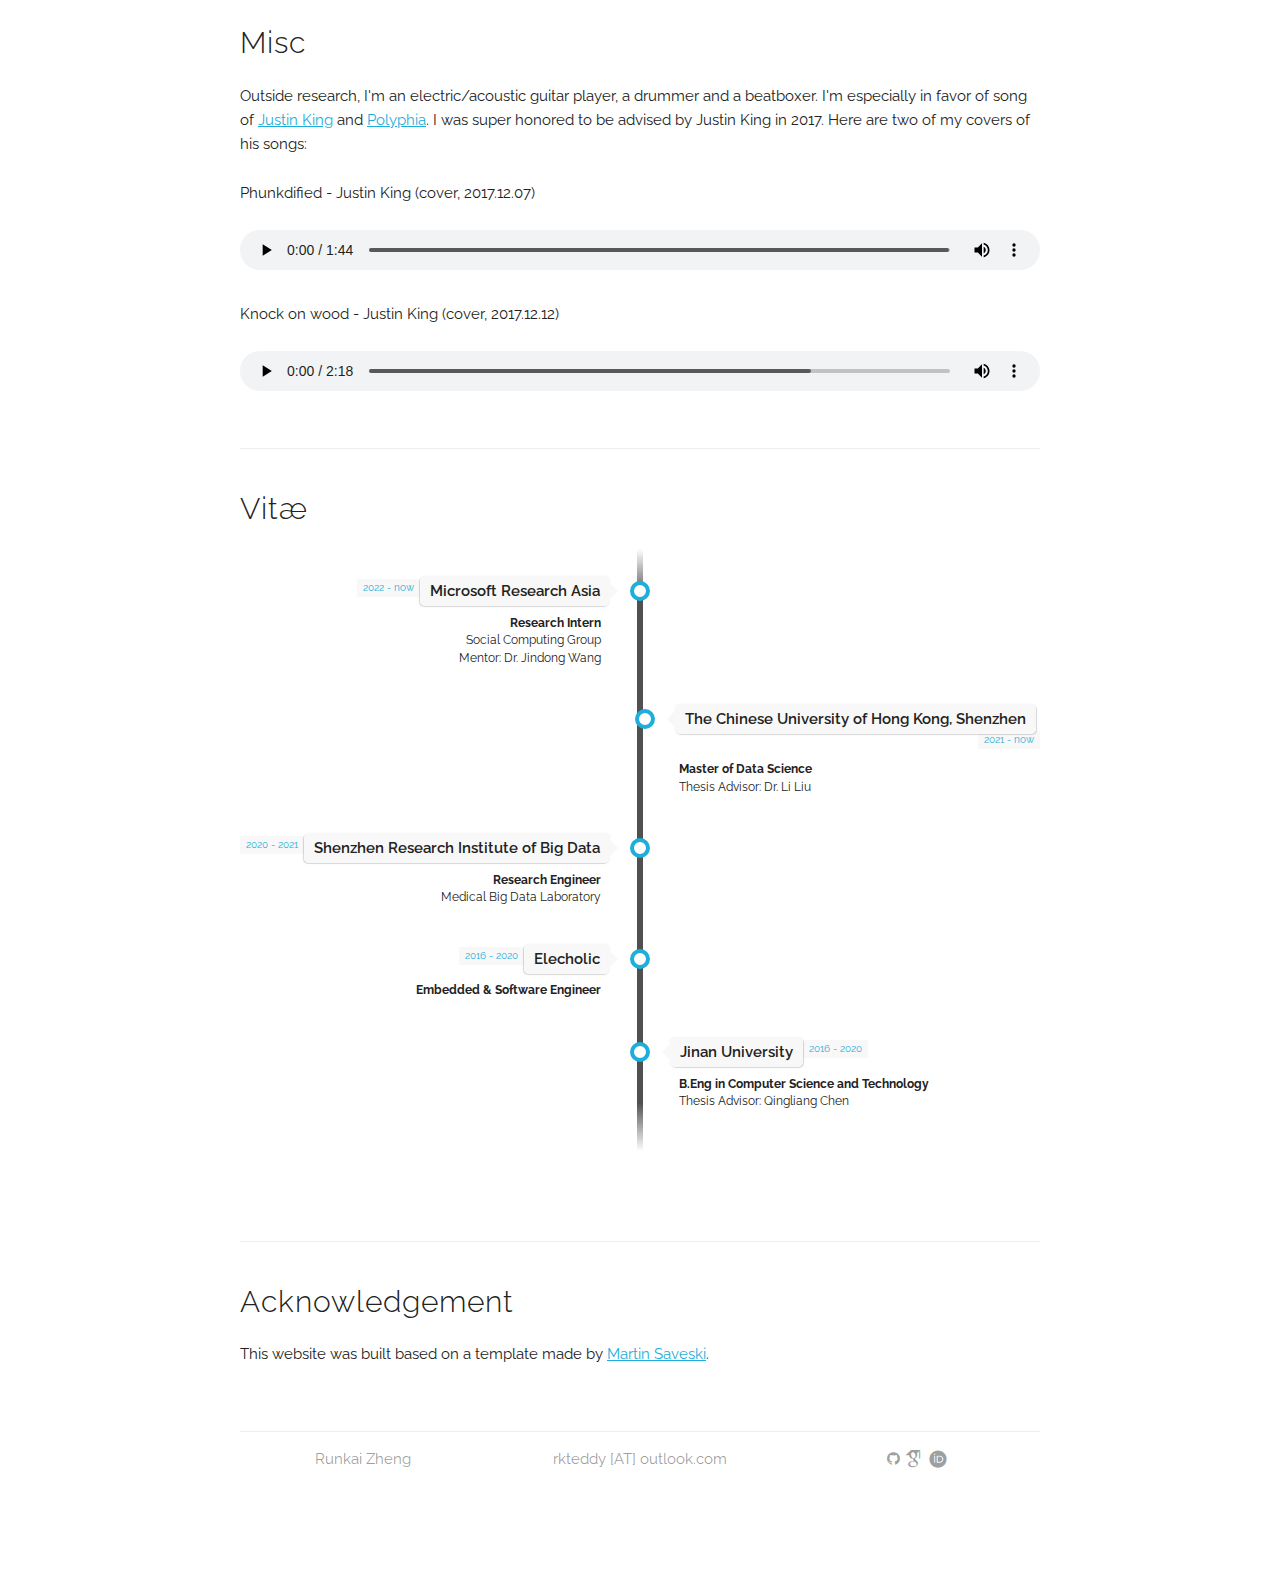
==== commit dc47104e: "Update" ====
--- a/index.html
+++ b/index.html
@@ -75,11 +75,20 @@
   </script>
 
 
+  <!-- Google tag (gtag.js) -->
+  <script async src="https://www.googletagmanager.com/gtag/js?id=G-KTDPRC6LEX"></script>
+  <script>
+    window.dataLayer = window.dataLayer || [];
+    function gtag(){dataLayer.push(arguments);}
+    gtag('js', new Date());
+
+    gtag('config', 'G-KTDPRC6LEX');
+  </script>
+
 
 </head>
 
-<body>
-
+<body>   
   <!-- Primary Page Layout
   –––––––––––––––––––––––––––––––––––––––––––––––––– -->
   <div class="container">
@@ -281,9 +290,9 @@
             <span class="anchor" id="HHOT"></span>
 
             <div class="paper">
-              <p class="title"><b>Directional Rank-one Reduction for Efficient Backdoor Defense</b>
+              <p class="title"><b>Directional Rank Reduction for Backdoor Defense</b>
               </p>
-              <p><b>Runkai Zheng</b>, Jindong Wang, Xing Xie</p>
+              <p><b>Runkai Zheng</b>, Jindong Wang, Xuanchang Xu, Li Liu, Jianze Li, Xing Xie</p>
               <p><i>In submission.</i></p>
               <div class="paper-buttons">
                 <a class="button" href="" target="_blank">arxiv</a>
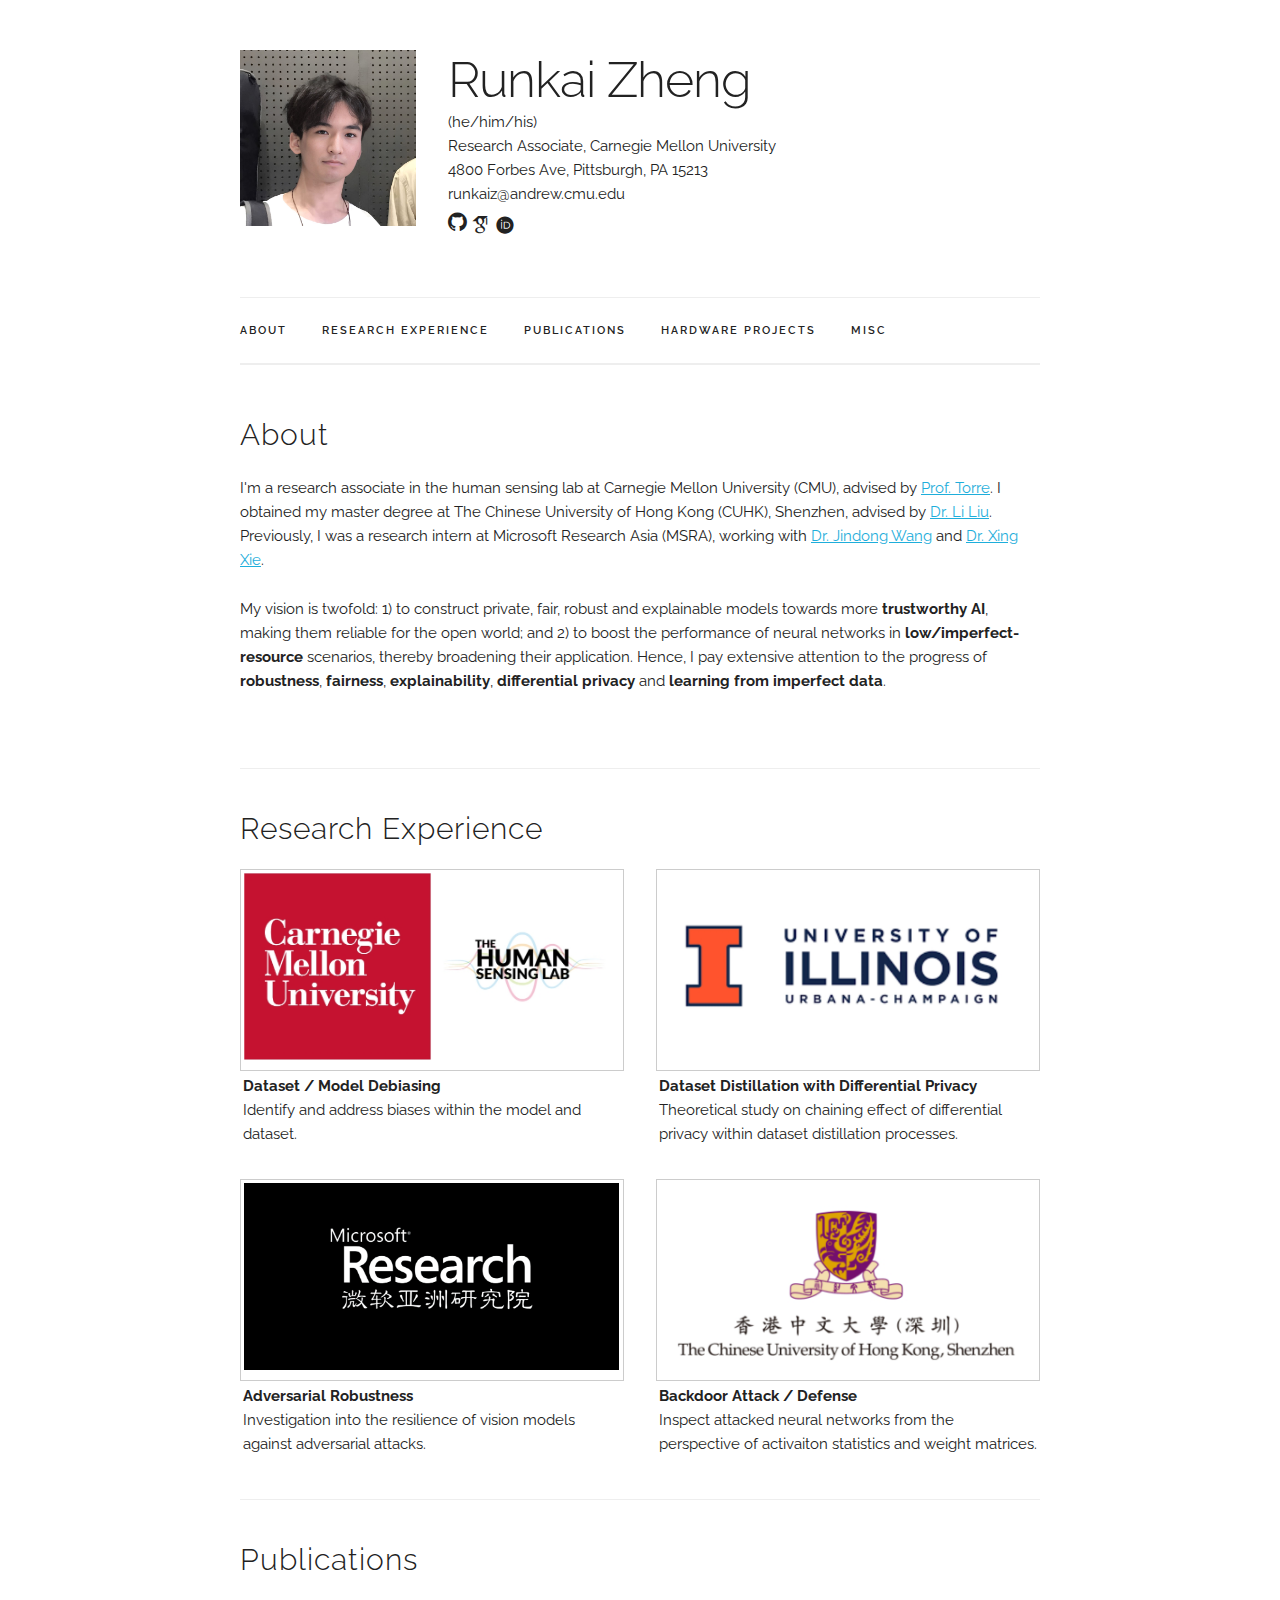
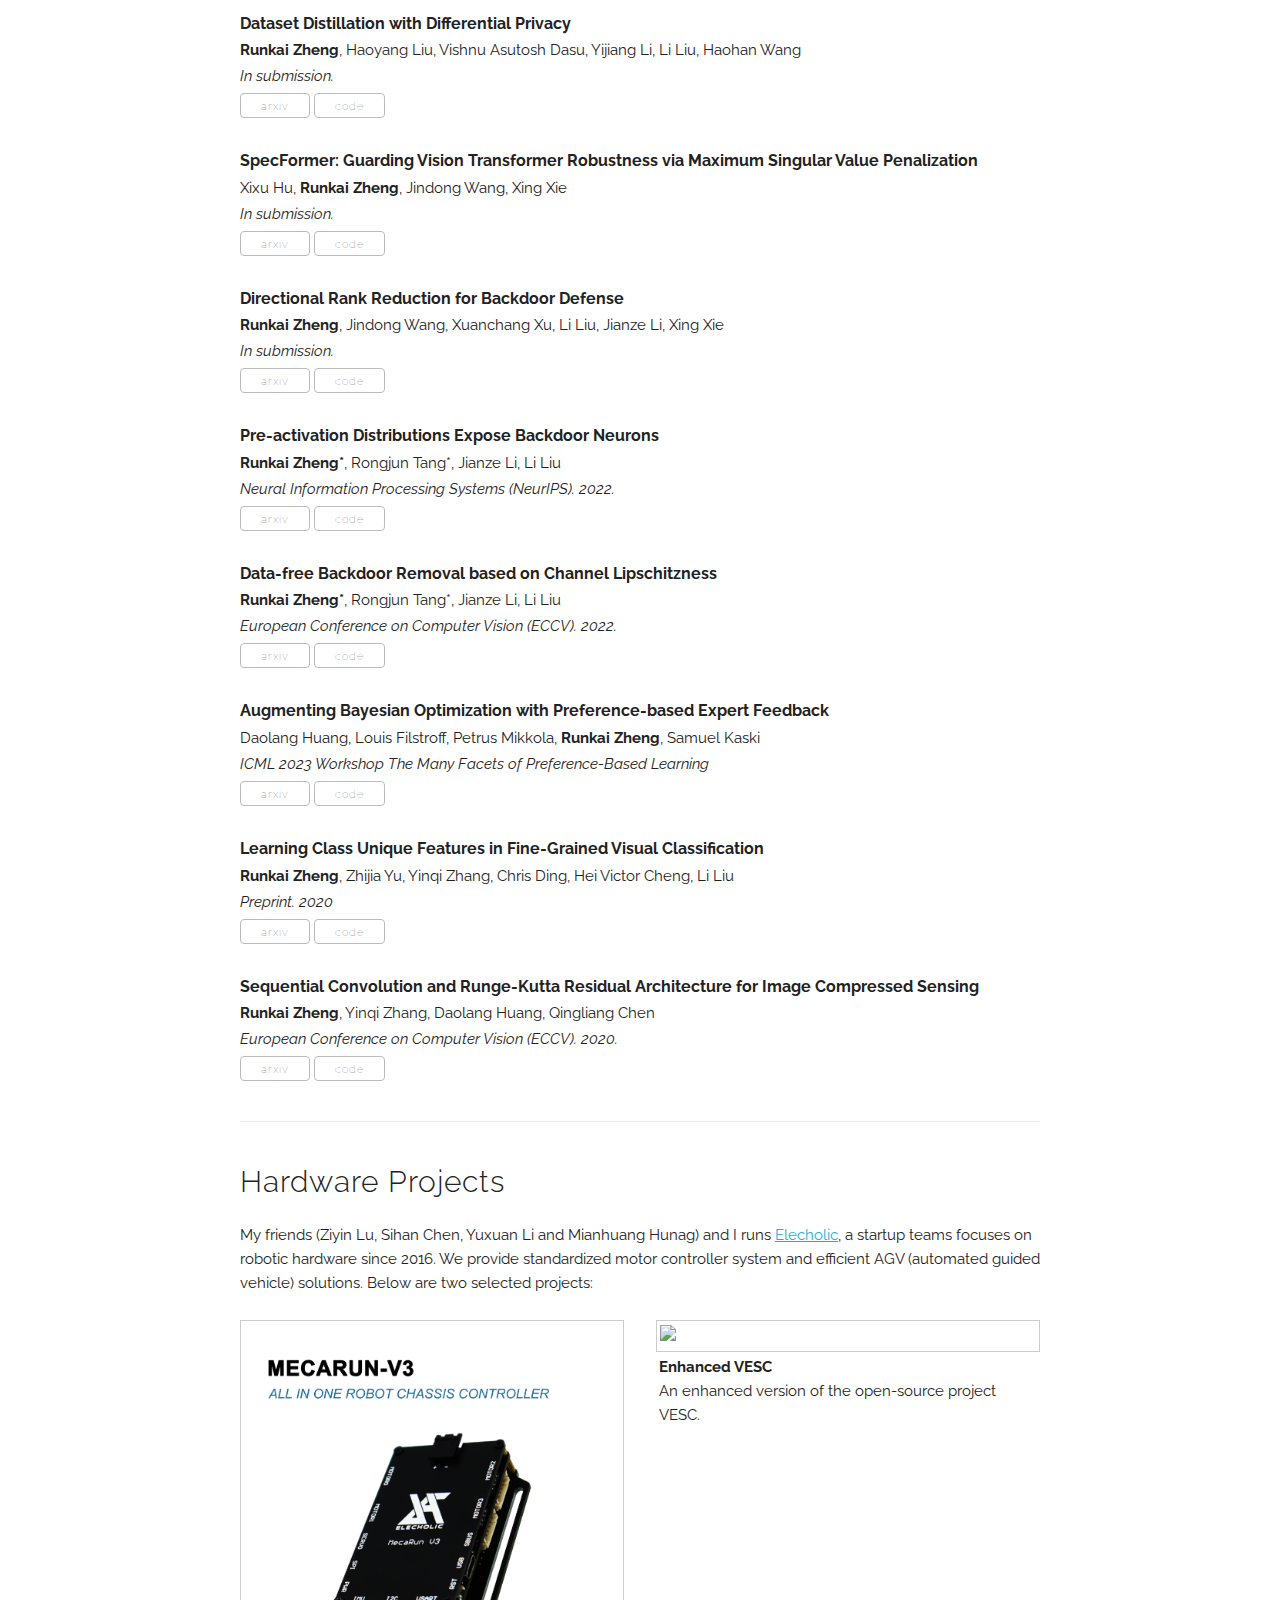
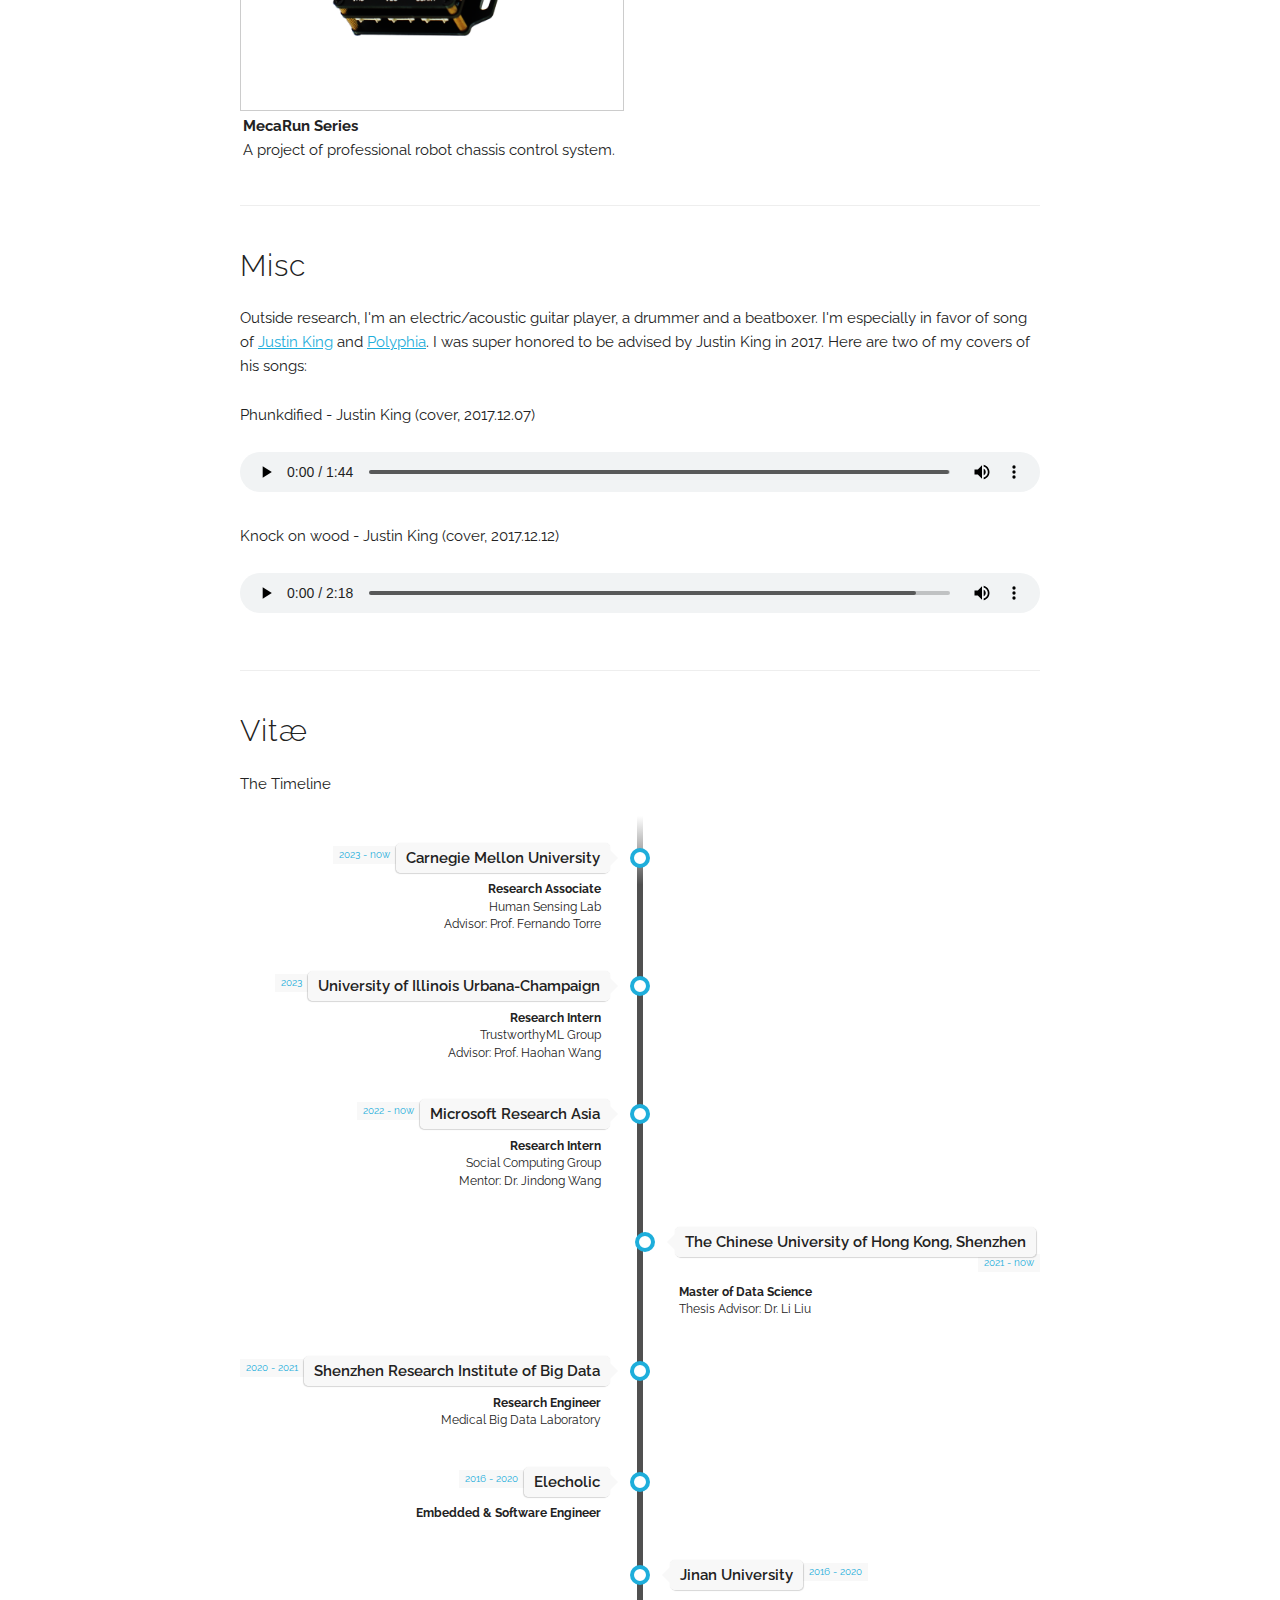
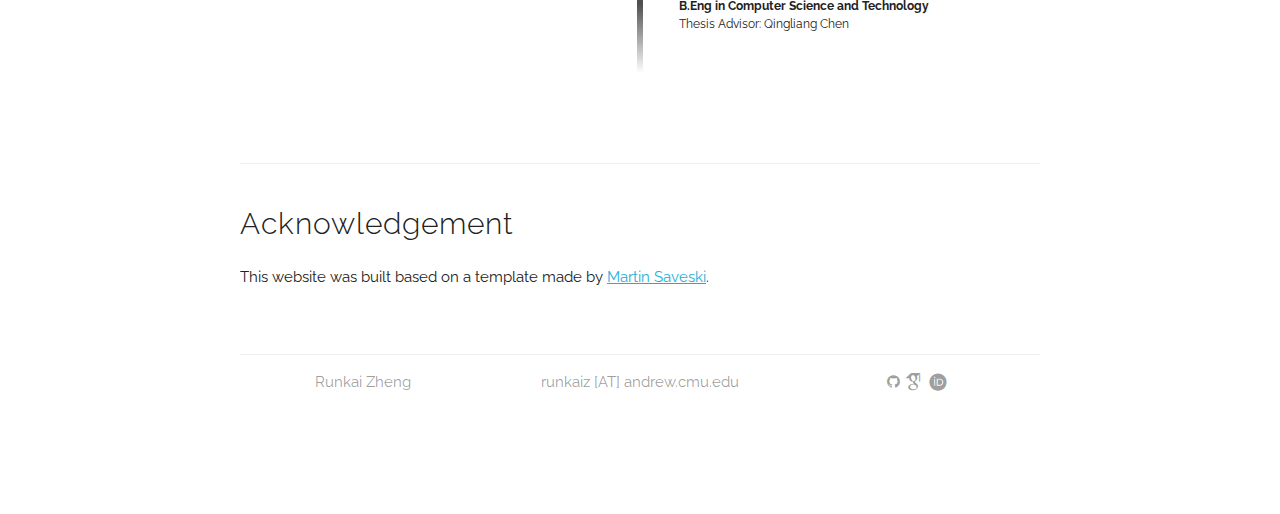
==== commit fc07cead: "Update" ====
--- a/index.html
+++ b/index.html
@@ -102,9 +102,9 @@
         <div class="nine columns main-description">
           <h1>Runkai Zheng</h1>
           <p>(he/him/his)</p>
-          <p>Master student, The Chinese University of Hong Kong, Shenzhen</p>
-          <p>Building 2, No. 5 Dan Ling Street, Haidian District, Beijing</p>
-          <p>rkteddy [AT] outlook.com</p>
+          <p>Research Associate, Carnegie Mellon University</p>
+          <p>4800 Forbes Ave, Pittsburgh, PA 15213</p>
+          <p>runkaiz@andrew.cmu.edu</p>
           <p>
             <span onclick="window.open('https://github.com/rkteddy')" style="cursor: pointer">
               <i class="fa fa-github" aria-hidden="true"></i>
@@ -128,7 +128,7 @@
       <div class="container">
         <ul class="navbar-list">
           <li class="navbar-item"><a class="navbar-link" href=index.html#about>About</a></li>
-          <li class="navbar-item"><a class="navbar-link" href=index.html#research>Research</a></li>
+          <li class="navbar-item"><a class="navbar-link" href=index.html#research>Research Experience</a></li>
           <li class="navbar-item"><a class="navbar-link" href=index.html#publications>Publications</a></li>
           <li class="navbar-item"><a class="navbar-link" href=index.html#hardwareprojects>Hardware Projects</a></li>
           <li class="navbar-item"><a class="navbar-link" href=index.html#misc>Misc</a></li>
@@ -154,18 +154,18 @@
       <h4>About</h4>
 
       <p>
-        I'm a master student at The Chinese University of Hong Kong (CUHK), Shenzhen, advised by <a
-          href="https://scholar.google.com/citations?user=KQ2S01UAAAAJ&hl=en">Dr. Li Liu</a>. Since July 2022, I've
-        been a research intern at Microsoft Research Asia (MSRA), working with <a
+        I'm a research associate in the human sensing lab at Carnegie Mellon University (CMU), advised by <a
+          href="https://scholar.google.com/citations?user=YB8_6gkAAAAJ&hl=en">Prof. Torre</a>. I obtained my master degree at The Chinese University of Hong Kong (CUHK), Shenzhen, advised by <a
+          href="https://scholar.google.com/citations?user=KQ2S01UAAAAJ&hl=en">Dr. Li Liu</a>. Previously, I was a research intern at Microsoft Research Asia (MSRA), working with <a
           href="https://scholar.google.com/citations?user=hBZ_tKsAAAAJ">Dr. Jindong Wang</a> and <a
           href="https://scholar.google.com/citations?user=5EQfAFIAAAAJ&hl=en">Dr. Xing Xie</a>.
       </p>
 
       <p>
 
-        My vision is twofold: 1) to construct robust and interpretable models towards more <b>trustworthy AI</b>, making them reliable for the open world; and 2) to boost the performance of neural networks in <b>low/imperfect-resource</b> scenarios, thereby broadening their application.
+        My vision is twofold: 1) to construct private, fair, robust and explainable models towards more <b>trustworthy AI</b>, making them reliable for the open world; and 2) to boost the performance of neural networks in <b>low/imperfect-resource</b> scenarios, thereby broadening their application.
         Hence, I pay extensive attention to the progress of
-        <b>robustness</b>, <b>interpretability</b>, <b>edge/distributed AI</b> and <b>learning from imperfect data</b>.
+        <b>robustness</b>, <b>fairness</b>, <b>explainability</b>, <b>differential privacy</b> and <b>learning from imperfect data</b>.
       </p>
     </div>
 
@@ -203,14 +203,75 @@
     <!-- </div> -->
 
     <!-- ========== PROJECTS ========== -->
-    <span class="anchor" id="research"></span>
+    <span class="anchor" id="research experience"></span>
     <div class="docs-section">
-      <h4>Research</h4>
+      <h4>Research Experience</h4>
       <div class="tab-content">
         <div class="tab-pane active" id="projects-selected">
           <div class="row">
 
             <div class="six columns">
+              <div class="project-container">
+                <div class="project-image-container">
+                  <a href="http://humansensing.cs.cmu.edu/">
+                    <img src="assets/affiliation/cmu-hsl.png" class="fixed-size-image" />
+                  </a>
+                </div>
+                <div class="project-caption">
+                  <b>Dataset / Model Debiasing</b> <br />
+                  Identify and address biases within the model and dataset.
+                </div>
+              </div>
+            </div>
+
+            <div class="six columns">
+              <div class="project-container">
+                <div class="project-image-container">
+                  <a href="http://humansensing.cs.cmu.edu/">
+                    <img src="assets/affiliation/uiuc.png" class="fixed-size-image" />
+                  </a>
+                </div>
+                <div class="project-caption">
+                  <b>Dataset Distillation with Differential Privacy</b> <br />
+                  Theoretical study on chaining effect of differential privacy within dataset distillation processes.
+                </div>
+              </div>
+            </div>
+
+          </div>
+
+          <div class="row">
+
+            <div class="six columns">
+              <div class="project-container">
+                <div class="project-image-container">
+                  <a href="https://www.microsoft.com/en-us/research/group/social-computing-beijing/">
+                    <img src="assets/affiliation/msra.png" class="fixed-size-image" />
+                  </a>
+                </div>
+                <div class="project-caption">
+                  <b>Adversarial Robustness</b> <br />
+                  Investigation into the resilience of vision models against adversarial attacks.
+                </div>
+              </div>
+            </div>
+
+            <div class="six columns">
+              <div class="project-container">
+                <div class="project-image-container">
+                  <a href="http://humansensing.cs.cmu.edu/">
+                    <img src="assets/affiliation/cuhk.png" class="fixed-size-image" />
+                  </a>
+                </div>
+                <div class="project-caption">
+                  <b>Backdoor Attack / Defense</b> <br />
+                  Inspect attacked neural networks from the perspective of activaiton statistics and weight matrices.
+                </div>
+              </div>
+            </div>
+          </div>
+
+            <!-- <div class="six columns">
               <div class="project-container">
                 <div class="project-image-container">
                   <a href="projects/cuf.html">
@@ -273,7 +334,7 @@
               </div>
   
             </div>
-          </div>
+          </div> -->
   
       </div>
 
@@ -288,6 +349,29 @@
           <div class="tab-pane active" id="papers-selected">
 
             <span class="anchor" id="HHOT"></span>
+
+            <div class="paper">
+              <p class="title"><b>Dataset Distillation with Differential Privacy</b>
+              </p>
+              <p><b>Runkai Zheng</b>, Haoyang Liu, Vishnu Asutosh Dasu, Yijiang Li, Li Liu, Haohan Wang</p>
+              <p><i>In submission.</i></p>
+              <div class="paper-buttons">
+                <a class="button" href="" target="_blank">arxiv</a>
+                <a class="button" href="" target="_blank">code</a>
+              </div>
+            </div>
+            
+
+            <div class="paper">
+              <p class="title"><b>SpecFormer: Guarding Vision Transformer Robustness via Maximum Singular Value Penalization</b>
+              </p>
+              <p>Xixu Hu, <b>Runkai Zheng</b>, Jindong Wang, Xing Xie</p>
+              <p><i>In submission.</i></p>
+              <div class="paper-buttons">
+                <a class="button" href="" target="_blank">arxiv</a>
+                <a class="button" href="" target="_blank">code</a>
+              </div>
+            </div>
 
             <div class="paper">
               <p class="title"><b>Directional Rank Reduction for Backdoor Defense</b>
@@ -298,111 +382,61 @@
                 <a class="button" href="" target="_blank">arxiv</a>
                 <a class="button" href="" target="_blank">code</a>
               </div>
-
-            </div>
-
-          </div>
-          <div class="tab-content">
-  
-            <div class="tab-pane active" id="papers-selected">
-  
-              <span class="anchor" id="HHOT"></span>
-  
-              <div class="paper">
-                <p class="title"><b>Pre-activation Distributions Expose Backdoor Neurons</b>
-                </p>
-                <p><b>Runkai Zheng*</b>, Rongjun Tang*, Jianze Li, Li Liu</p>
-                <p><i>Neural Information Processing Systems (NeurIPS). 2022.</i></p>
-                <div class="paper-buttons">
-                  <a class="button" href="" target="_blank">arxiv</a>
-                  <a class="button" href="" target="_blank">code</a>
-                </div>
-  
-              </div>
-  
-            </div>
-
-          <div class="tab-content">
-
-            <div class="tab-pane active" id="papers-selected">
-
-              <span class="anchor" id="HHOT"></span>
-
-              <div class="paper">
-                <p class="title"><b>Data-free Backdoor Removal based on Channel Lipschitzness</b></p>
-                <p><b>Runkai Zheng*</b>, Rongjun Tang*, Jianze Li, Li Liu</p>
-                <p><i>European Conference on Computer Vision (ECCV). 2022.</i></p>
-                <div class="paper-buttons">
-                  <a class="button" href="https://arxiv.org/abs/2208.03111" target="_blank">arxiv</a>
-                  <a class="button" href="" target="_blank">code</a>
-                </div>
-
-              </div>
-
-            </div>
-
-            <div class="tab-content">
-
-              <div class="tab-pane active" id="papers-selected">
-
-                <span class="anchor" id="HHOT"></span>
-
-                <div class="paper">
-                  <p class="title"><b>Bayesian Optimization Augmented with Actively Elicited Expert Knowledge</b></p>
-                  <p>Daolang Huang, Louis Filstroff, Petrus Mikkola, <b>Runkai Zheng</b>, Samuel Kaski</p>
-                  <p><i>Preprint. 2022</i></p>
-                  <div class="paper-buttons">
-                    <a class="button" href="https://arxiv.org/abs/2208.08742" target="_blank">arxiv</a>
-                    <a class="button" href="" target="_blank">code</a>
-                  </div>
-
-                </div>
-
-              </div>
-
-              <div class="tab-content">
-
-                <div class="tab-pane active" id="papers-selected">
-
-                  <span class="anchor" id="HHOT"></span>
-
-                  <div class="paper">
-                    <p class="title"><b>Learning Class Unique Features in Fine-Grained Visual Classification</b></p>
-                    <p><b>Runkai Zheng</b>, Zhijia Yu, Yinqi Zhang, Chris Ding, Hei Victor Cheng, Li Liu</p>
-                    <p><i>Preprint. 2020</i></p>
-                    <div class="paper-buttons">
-                      <a class="button" href="https://arxiv.org/abs/2011.10951" target="_blank">arxiv</a>
-                      <a class="button" href="" target="_blank">code</a>
-                    </div>
-
-                  </div>
-
-                </div>
-
-                <div class="tab-content">
-
-                  <div class="tab-pane active" id="papers-selected">
-
-                    <span class="anchor" id="HHOT"></span>
-
-                    <div class="paper">
-                      <p class="title"><b>Sequential Convolution and Runge-Kutta Residual Architecture for Image
-                          Compressed Sensing</b></p>
-                      <p><b>Runkai Zheng</b>, Yinqi Zhang, Daolang Huang, Qingliang Chen</p>
-                      <p><i>European Conference on Computer Vision (ECCV). 2020.</i></p>
-                      <div class="paper-buttons">
-                        <a class="button" href="https://www.ecva.net/papers/eccv_2020/papers_ECCV/papers/123540222.pdf"
-                          target="_blank">arxiv</a>
-                        <a class="button" href="" target="_blank">code</a>
-                      </div>
-
-                    </div>
-
-                  </div>
-
-                </div>
-
-              </div>
+            </div>
+
+            <div class="paper">
+              <p class="title"><b>Pre-activation Distributions Expose Backdoor Neurons</b>
+              </p>
+              <p><b>Runkai Zheng*</b>, Rongjun Tang*, Jianze Li, Li Liu</p>
+              <p><i>Neural Information Processing Systems (NeurIPS). 2022.</i></p>
+              <div class="paper-buttons">
+                <a class="button" href="" target="_blank">arxiv</a>
+                <a class="button" href="" target="_blank">code</a>
+              </div>
+            </div>
+
+            <div class="paper">
+              <p class="title"><b>Data-free Backdoor Removal based on Channel Lipschitzness</b></p>
+              <p><b>Runkai Zheng*</b>, Rongjun Tang*, Jianze Li, Li Liu</p>
+              <p><i>European Conference on Computer Vision (ECCV). 2022.</i></p>
+              <div class="paper-buttons">
+                <a class="button" href="https://arxiv.org/abs/2208.03111" target="_blank">arxiv</a>
+                <a class="button" href="" target="_blank">code</a>
+              </div>
+            </div>
+
+            <div class="paper">
+              <p class="title"><b>Augmenting Bayesian Optimization with Preference-based Expert Feedback</b></p>
+              <p>Daolang Huang, Louis Filstroff, Petrus Mikkola, <b>Runkai Zheng</b>, Samuel Kaski</p>
+              <p><i>ICML 2023 Workshop The Many Facets of Preference-Based Learning</i></p>
+              <div class="paper-buttons">
+                <a class="button" href="https://openreview.net/pdf?id=OJXfwj2hiP" target="_blank">arxiv</a>
+                <a class="button" href="" target="_blank">code</a>
+              </div>
+            </div>
+
+            <div class="paper">
+              <p class="title"><b>Learning Class Unique Features in Fine-Grained Visual Classification</b></p>
+              <p><b>Runkai Zheng</b>, Zhijia Yu, Yinqi Zhang, Chris Ding, Hei Victor Cheng, Li Liu</p>
+              <p><i>Preprint. 2020</i></p>
+              <div class="paper-buttons">
+                <a class="button" href="https://arxiv.org/abs/2011.10951" target="_blank">arxiv</a>
+                <a class="button" href="" target="_blank">code</a>
+              </div>
+            </div>
+
+            <div class="paper">
+              <p class="title"><b>Sequential Convolution and Runge-Kutta Residual Architecture for Image
+                  Compressed Sensing</b></p>
+              <p><b>Runkai Zheng</b>, Yinqi Zhang, Daolang Huang, Qingliang Chen</p>
+              <p><i>European Conference on Computer Vision (ECCV). 2020.</i></p>
+              <div class="paper-buttons">
+                <a class="button" href="https://www.ecva.net/papers/eccv_2020/papers_ECCV/papers/123540222.pdf"
+                  target="_blank">arxiv</a>
+                <a class="button" href="" target="_blank">code</a>
+              </div>
+            </div>
+
 
               <!-- ========== PROJECTS ========== -->
               <span class="anchor" id="hardwareprojects"></span>
@@ -487,8 +521,34 @@
 
                   <!-- <p>Full CV in <a href=/assets/cv/cv.pdf target="_blank">PDF</a> (or a shorter <a href=/assets/cv/resume.pdf target="_blank">Resumé</a>).</p> -->
 
-                  <!-- The Timeline -->
+                  The Timeline
                   <ul class="timeline">
+
+                    <li>
+                      <div class="direction-l">
+                        <div class="flag-wrapper">
+                          <span class="flag">Carnegie Mellon University</span>
+                          <span class="time-wrapper"><span class="time">2023 - now</span></span>
+                        </div>
+                        <div class="desc"><b>Research Associate</b>
+                          <br /> Human Sensing Lab <br />
+                          Advisor: Prof. Fernando Torre
+                        </div>
+                      </div>
+                    </li>
+
+                    <li>
+                      <div class="direction-l">
+                        <div class="flag-wrapper">
+                          <span class="flag">University of Illinois Urbana‑Champaign</span>
+                          <span class="time-wrapper"><span class="time">2023</span></span>
+                        </div>
+                        <div class="desc"><b>Research Intern</b>
+                          <br /> TrustworthyML Group <br />
+                          Advisor: Prof. Haohan Wang
+                        </div>
+                      </div>
+                    </li>
 
                     <li>
                       <div class="direction-l">
@@ -574,7 +634,7 @@
                     Runkai Zheng
                   </div>
                   <div class="four columns">
-                    rkteddy [AT] outlook.com
+                    runkaiz [AT] andrew.cmu.edu
                   </div>
                   <div class="four columns">
                     <span onclick="window.open('https://github.com/rkteddy')" style="cursor: pointer">
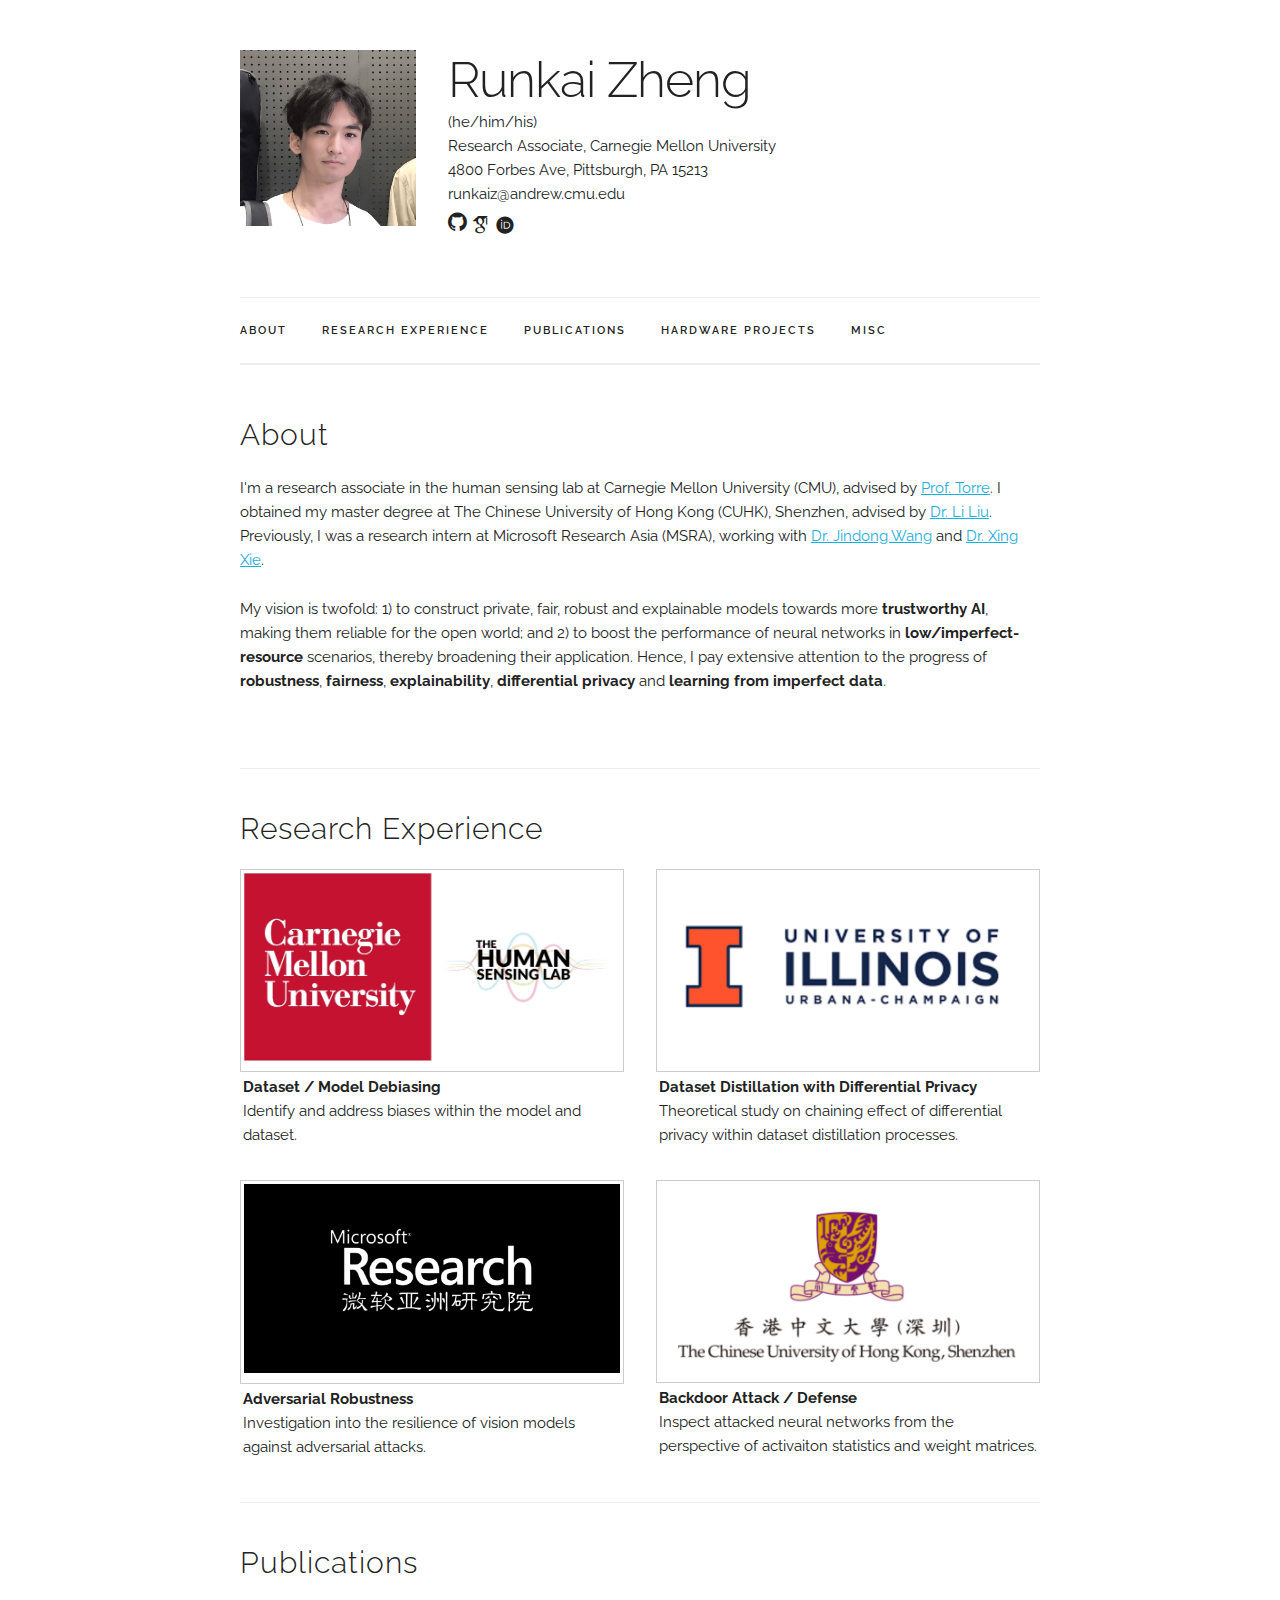
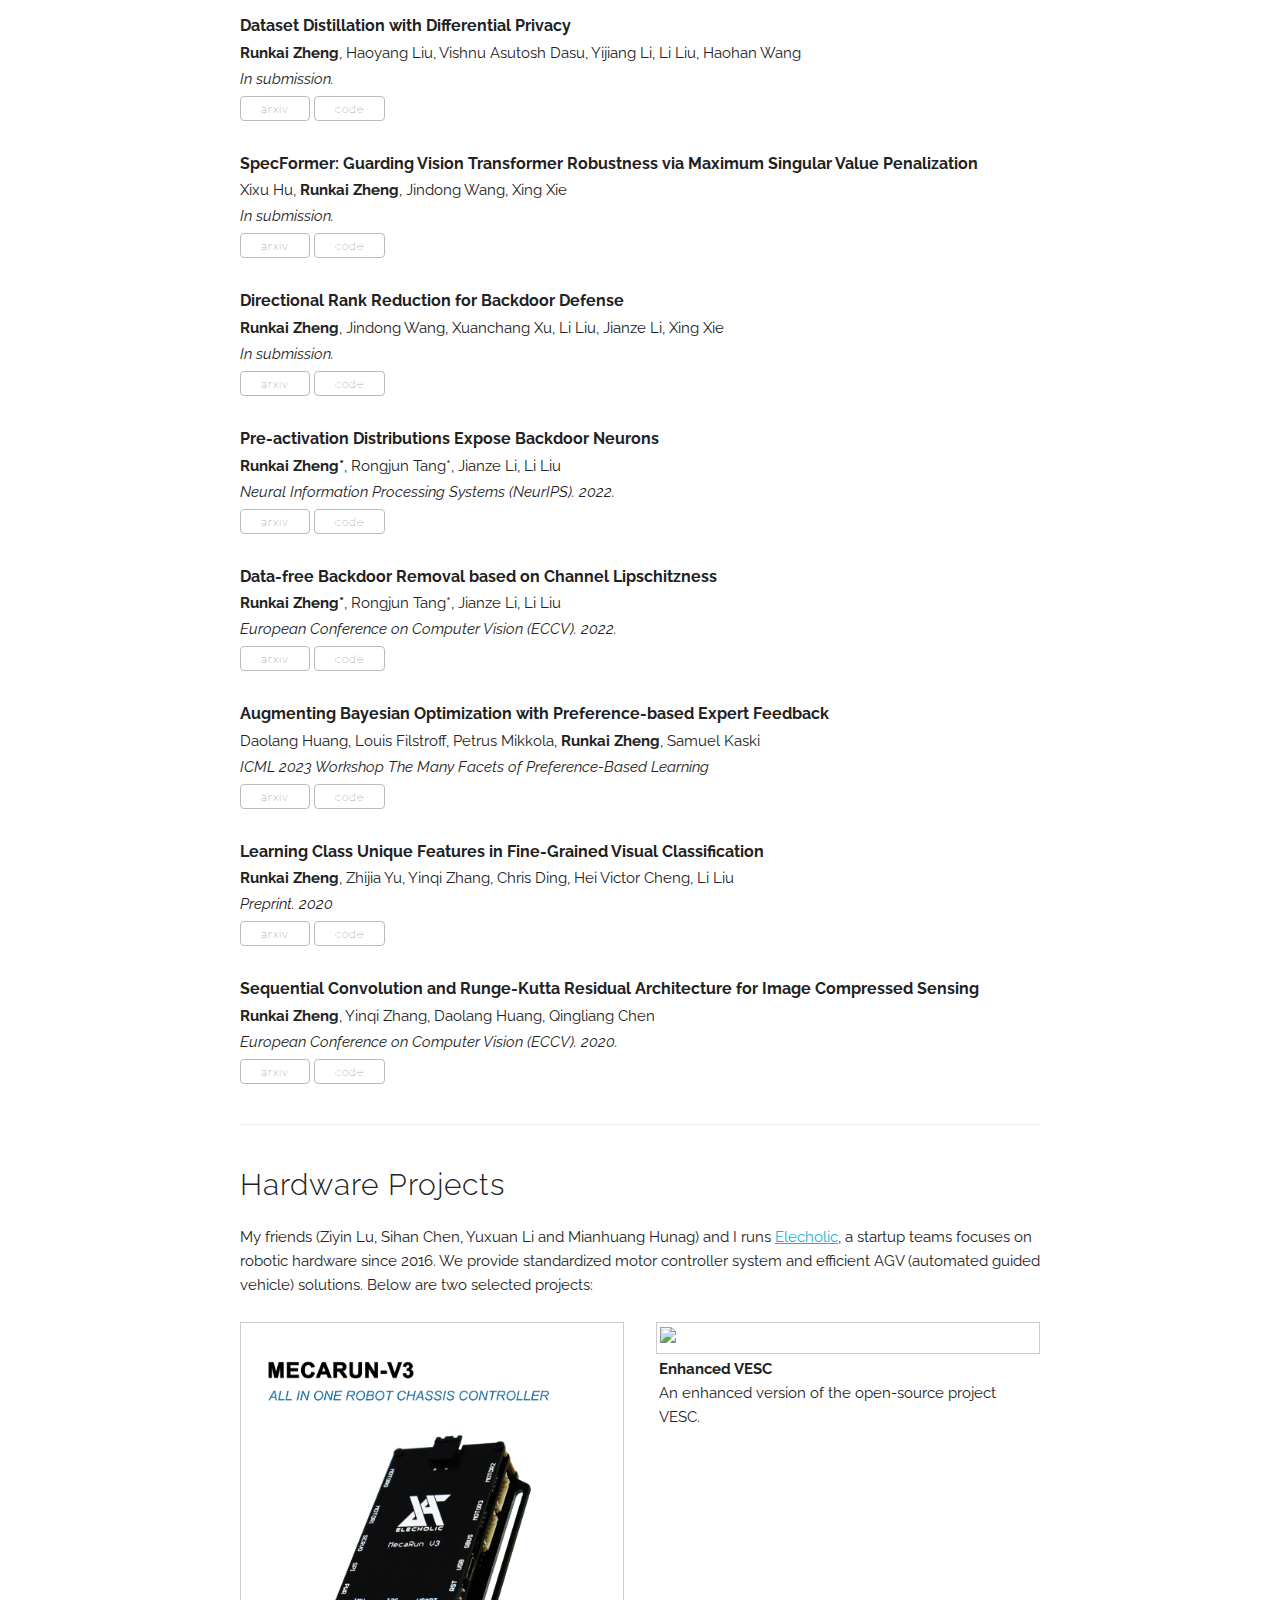
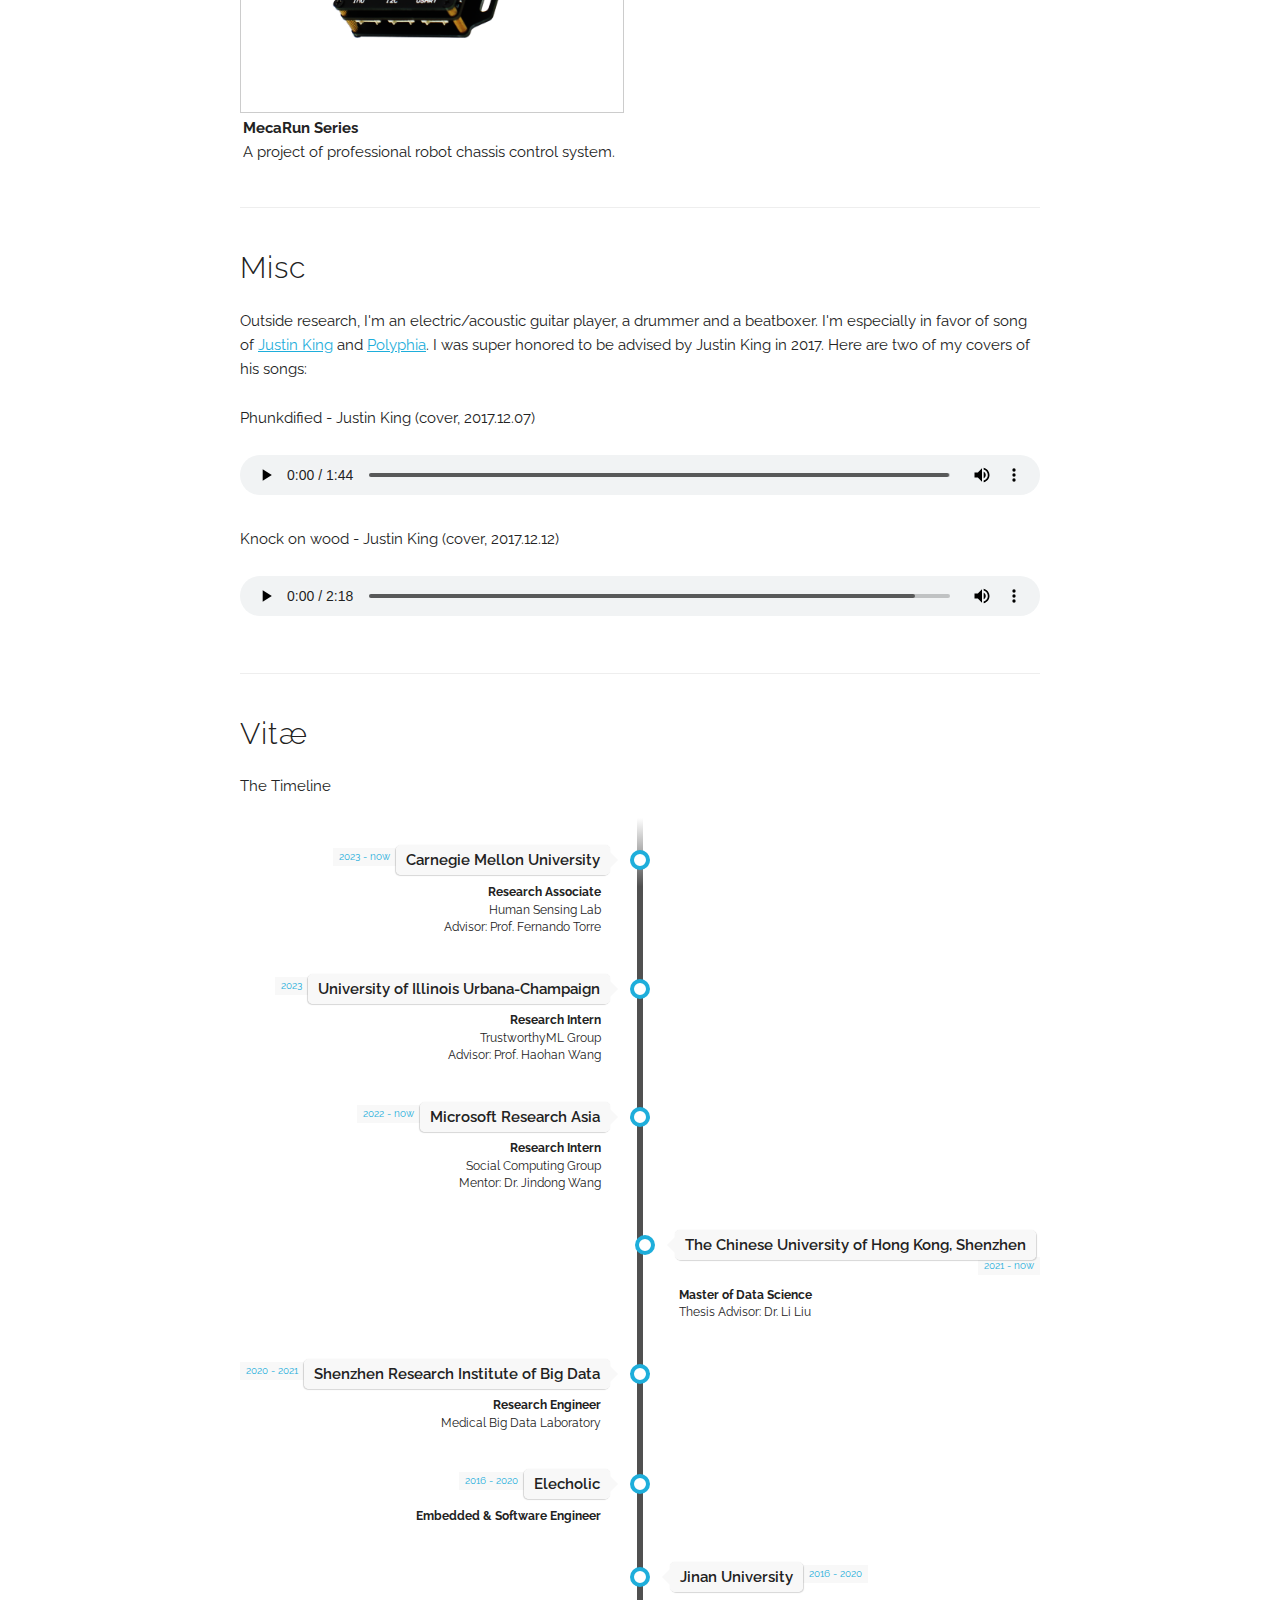
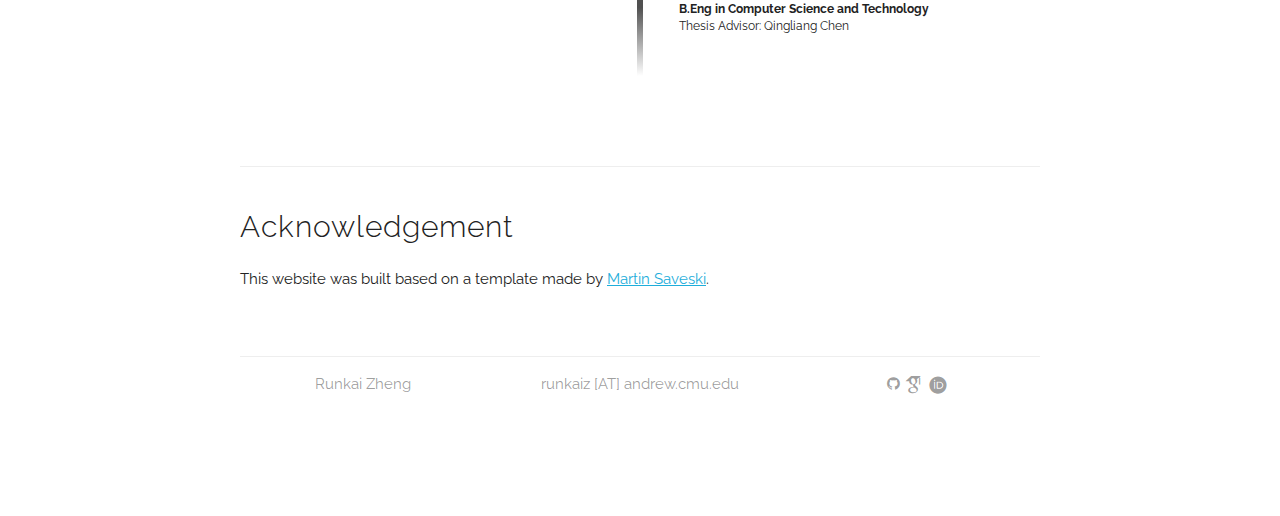
==== commit b4436f65: "Fix image size bug" ====
--- a/index.html
+++ b/index.html
@@ -214,7 +214,7 @@
               <div class="project-container">
                 <div class="project-image-container">
                   <a href="http://humansensing.cs.cmu.edu/">
-                    <img src="assets/affiliation/cmu-hsl.png" class="fixed-size-image" />
+                    <img src="assets/affiliation/cmu-hsl.png" class="u-max-full-width" />
                   </a>
                 </div>
                 <div class="project-caption">
@@ -228,7 +228,7 @@
               <div class="project-container">
                 <div class="project-image-container">
                   <a href="http://humansensing.cs.cmu.edu/">
-                    <img src="assets/affiliation/uiuc.png" class="fixed-size-image" />
+                    <img src="assets/affiliation/uiuc.png" class="u-max-full-width" />
                   </a>
                 </div>
                 <div class="project-caption">
@@ -246,7 +246,7 @@
               <div class="project-container">
                 <div class="project-image-container">
                   <a href="https://www.microsoft.com/en-us/research/group/social-computing-beijing/">
-                    <img src="assets/affiliation/msra.png" class="fixed-size-image" />
+                    <img src="assets/affiliation/msra.png" class="u-max-full-width" />
                   </a>
                 </div>
                 <div class="project-caption">
@@ -260,7 +260,7 @@
               <div class="project-container">
                 <div class="project-image-container">
                   <a href="http://humansensing.cs.cmu.edu/">
-                    <img src="assets/affiliation/cuhk.png" class="fixed-size-image" />
+                    <img src="assets/affiliation/cuhk.png" class="u-max-full-width" />
                   </a>
                 </div>
                 <div class="project-caption">
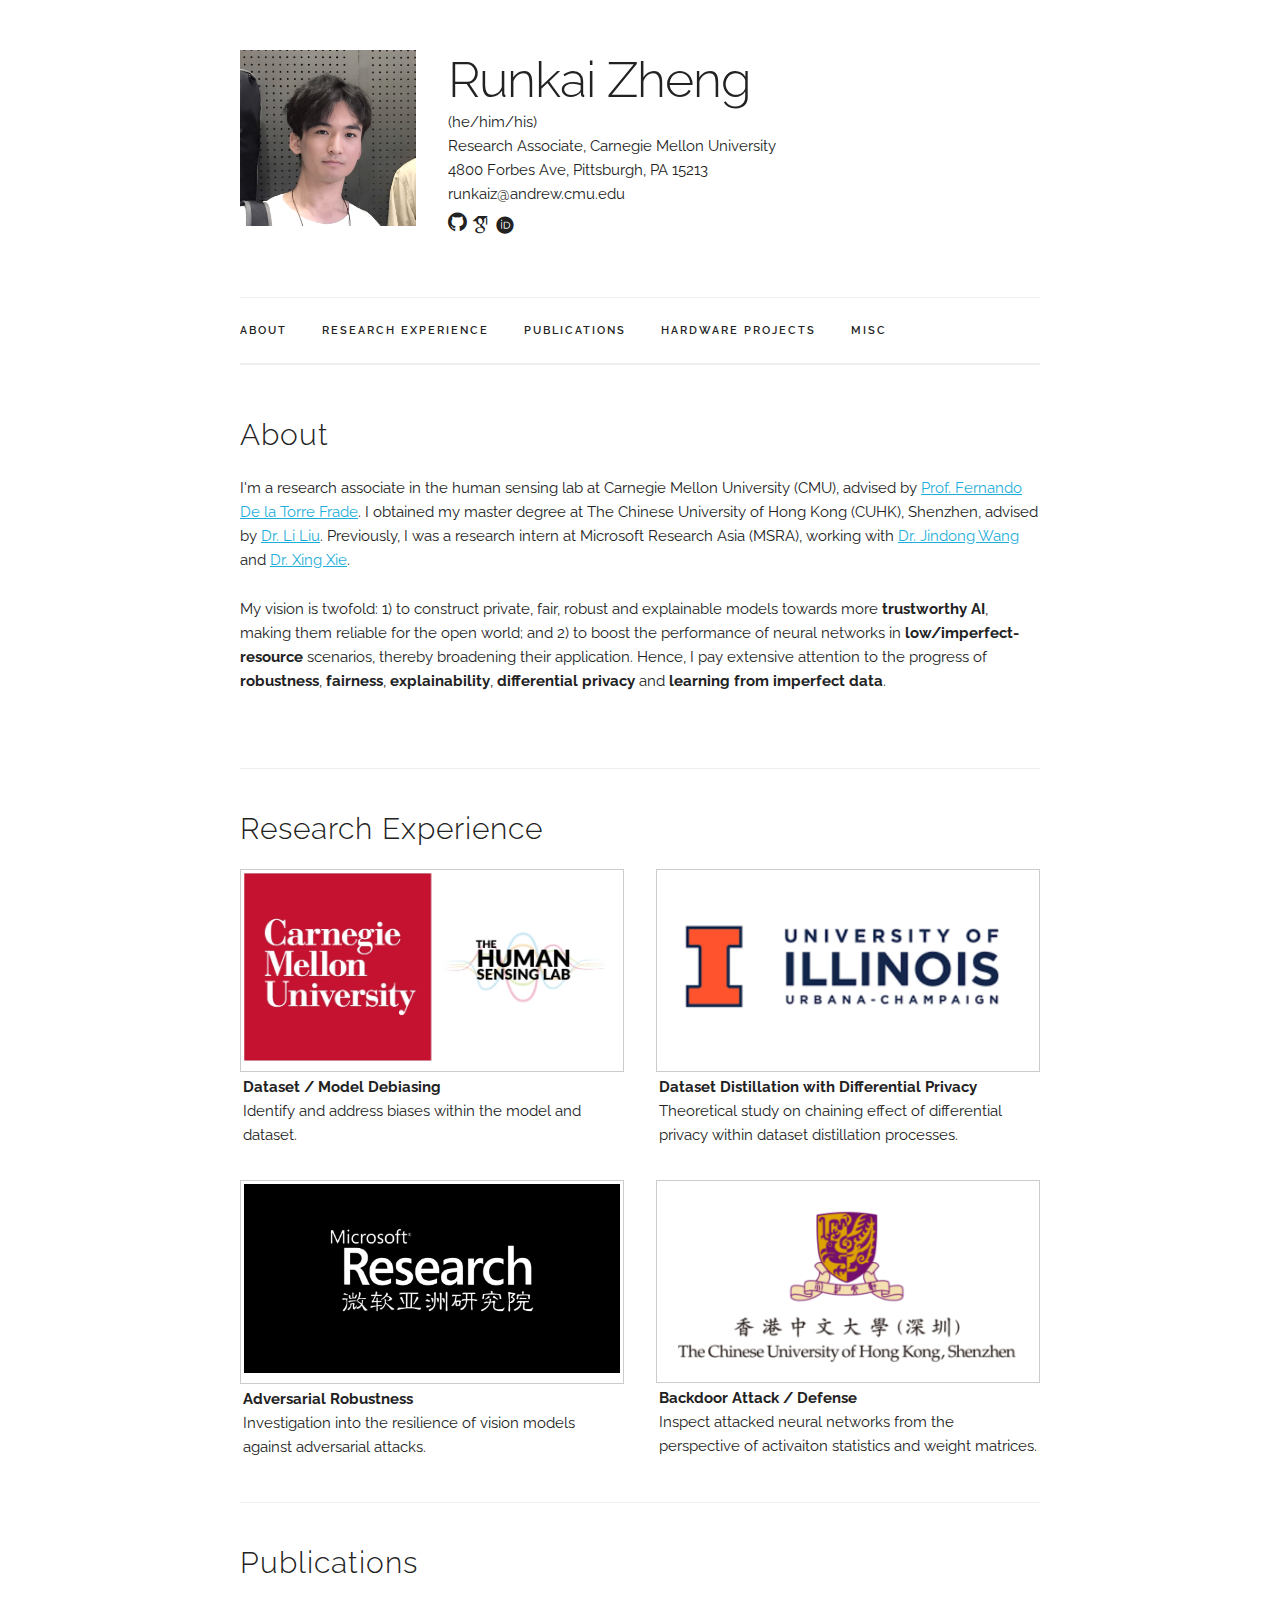
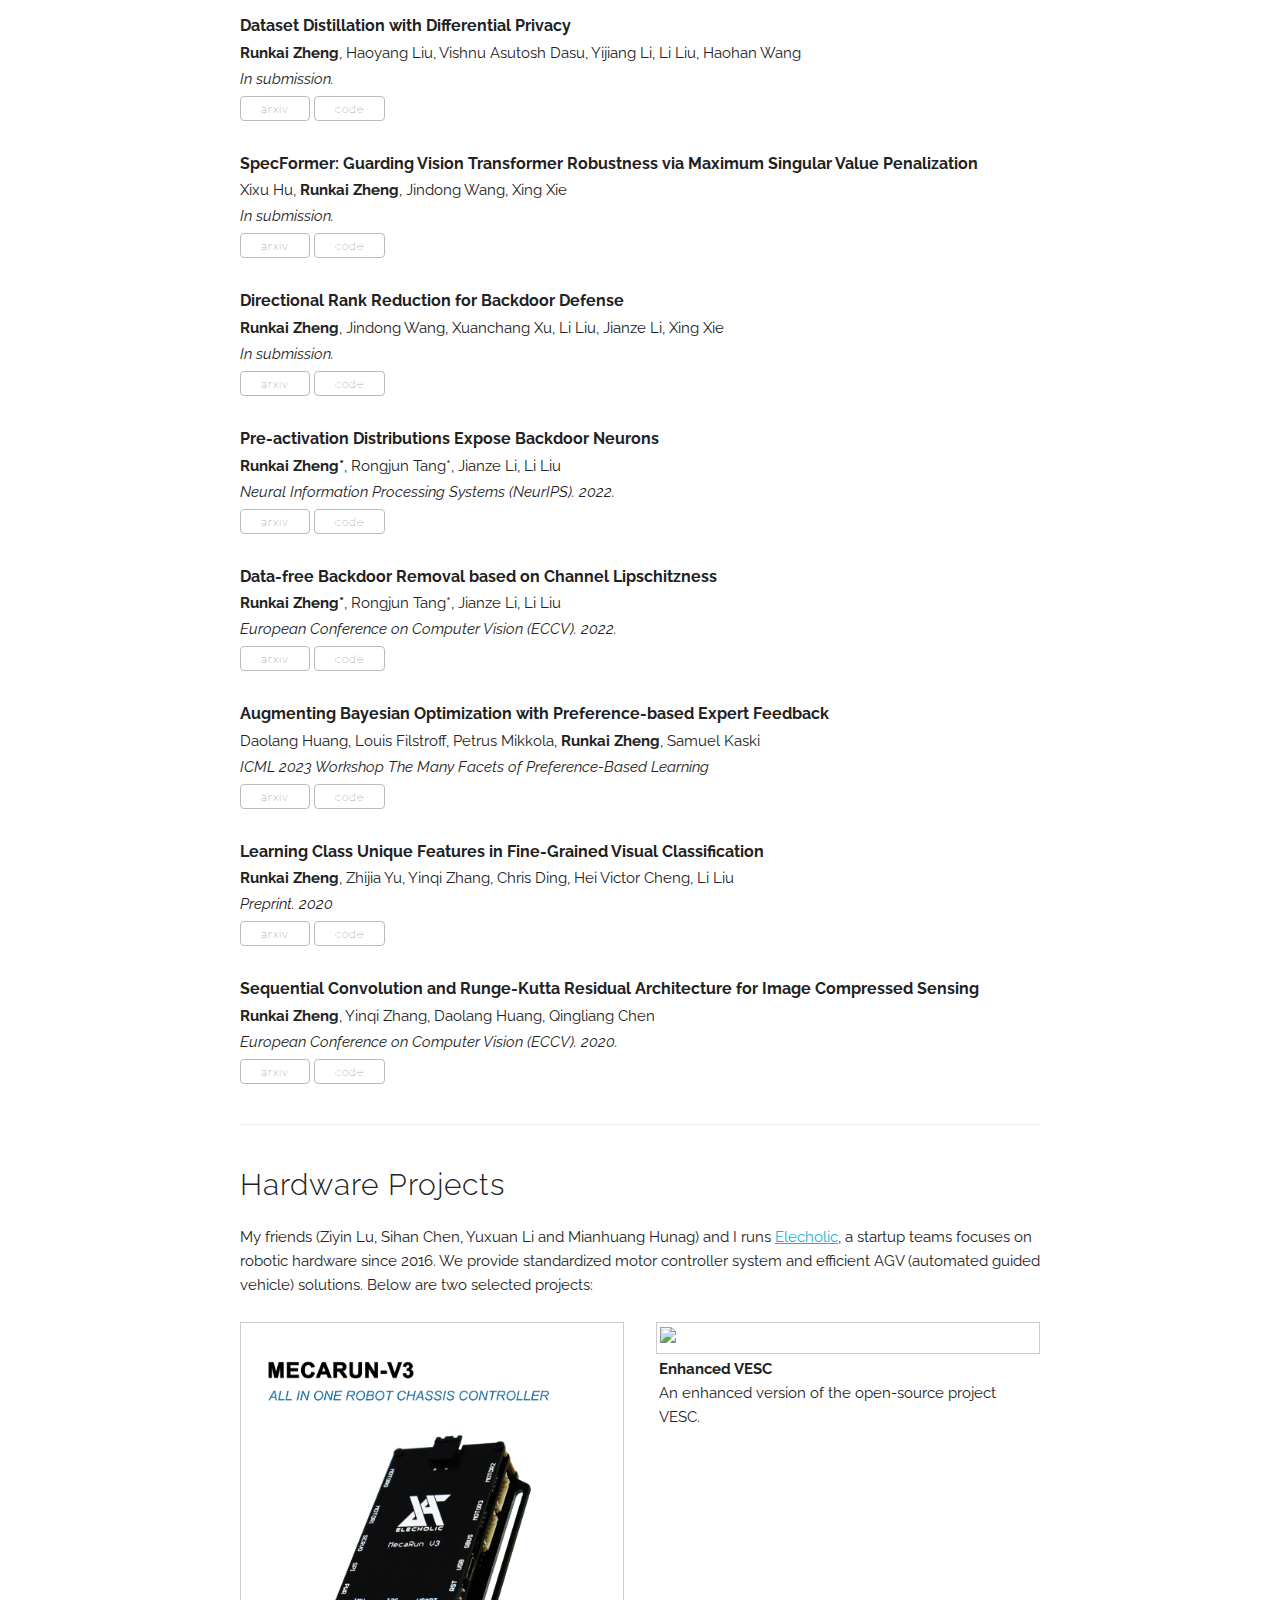
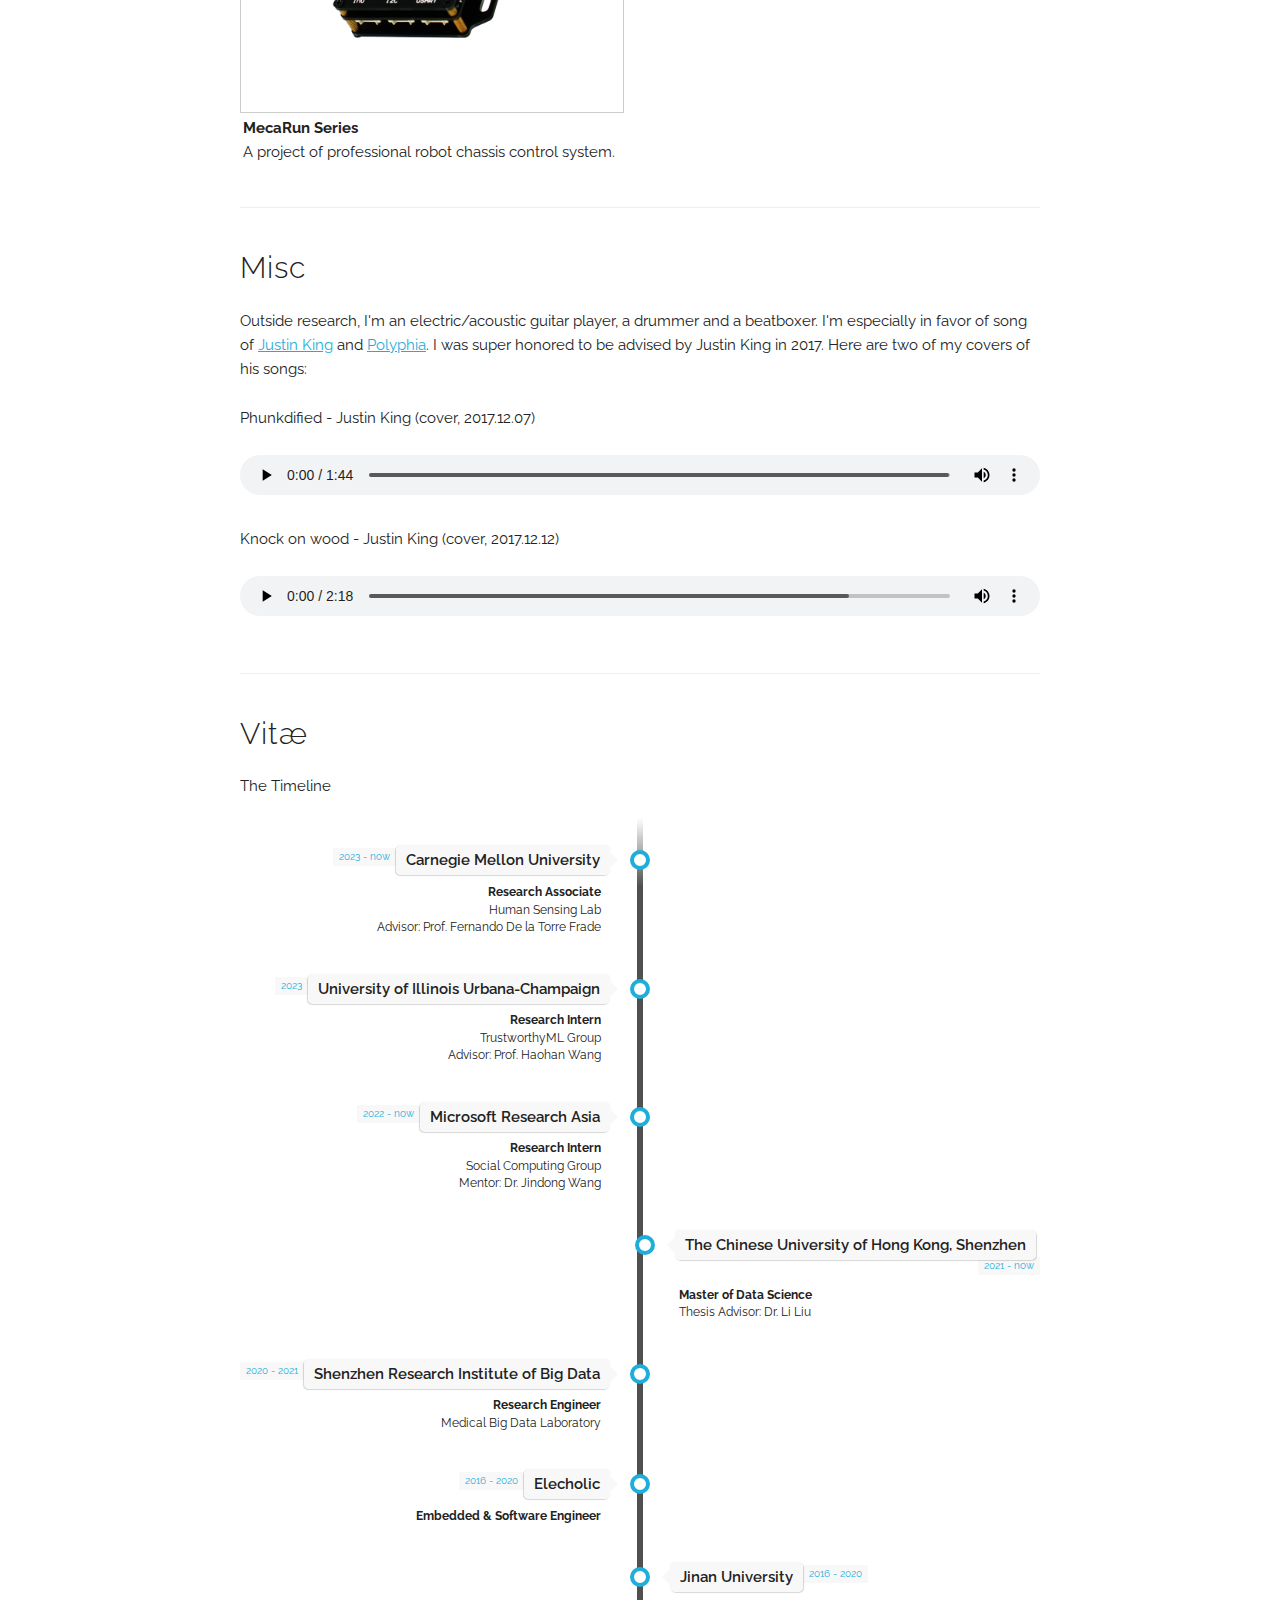
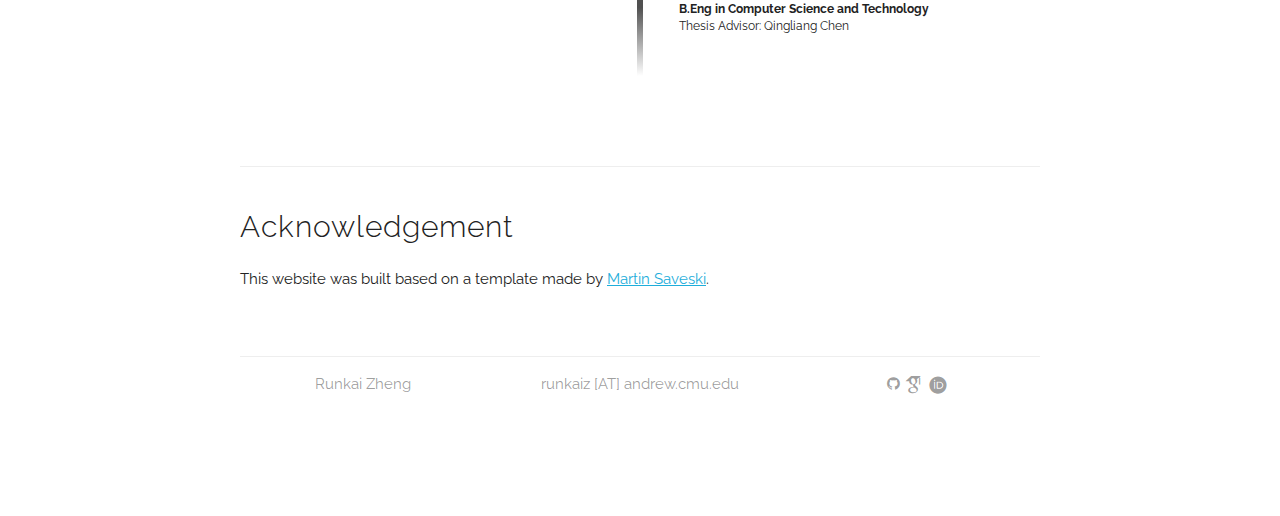
==== commit ea7d3b32: "Update" ====
--- a/index.html
+++ b/index.html
@@ -155,7 +155,7 @@
 
       <p>
         I'm a research associate in the human sensing lab at Carnegie Mellon University (CMU), advised by <a
-          href="https://scholar.google.com/citations?user=YB8_6gkAAAAJ&hl=en">Prof. Torre</a>. I obtained my master degree at The Chinese University of Hong Kong (CUHK), Shenzhen, advised by <a
+          href="https://scholar.google.com/citations?user=YB8_6gkAAAAJ&hl=en">Prof. Fernando De la Torre Frade</a>. I obtained my master degree at The Chinese University of Hong Kong (CUHK), Shenzhen, advised by <a
           href="https://scholar.google.com/citations?user=KQ2S01UAAAAJ&hl=en">Dr. Li Liu</a>. Previously, I was a research intern at Microsoft Research Asia (MSRA), working with <a
           href="https://scholar.google.com/citations?user=hBZ_tKsAAAAJ">Dr. Jindong Wang</a> and <a
           href="https://scholar.google.com/citations?user=5EQfAFIAAAAJ&hl=en">Dr. Xing Xie</a>.
@@ -532,7 +532,7 @@
                         </div>
                         <div class="desc"><b>Research Associate</b>
                           <br /> Human Sensing Lab <br />
-                          Advisor: Prof. Fernando Torre
+                          Advisor: Prof. Fernando De la Torre Frade
                         </div>
                       </div>
                     </li>
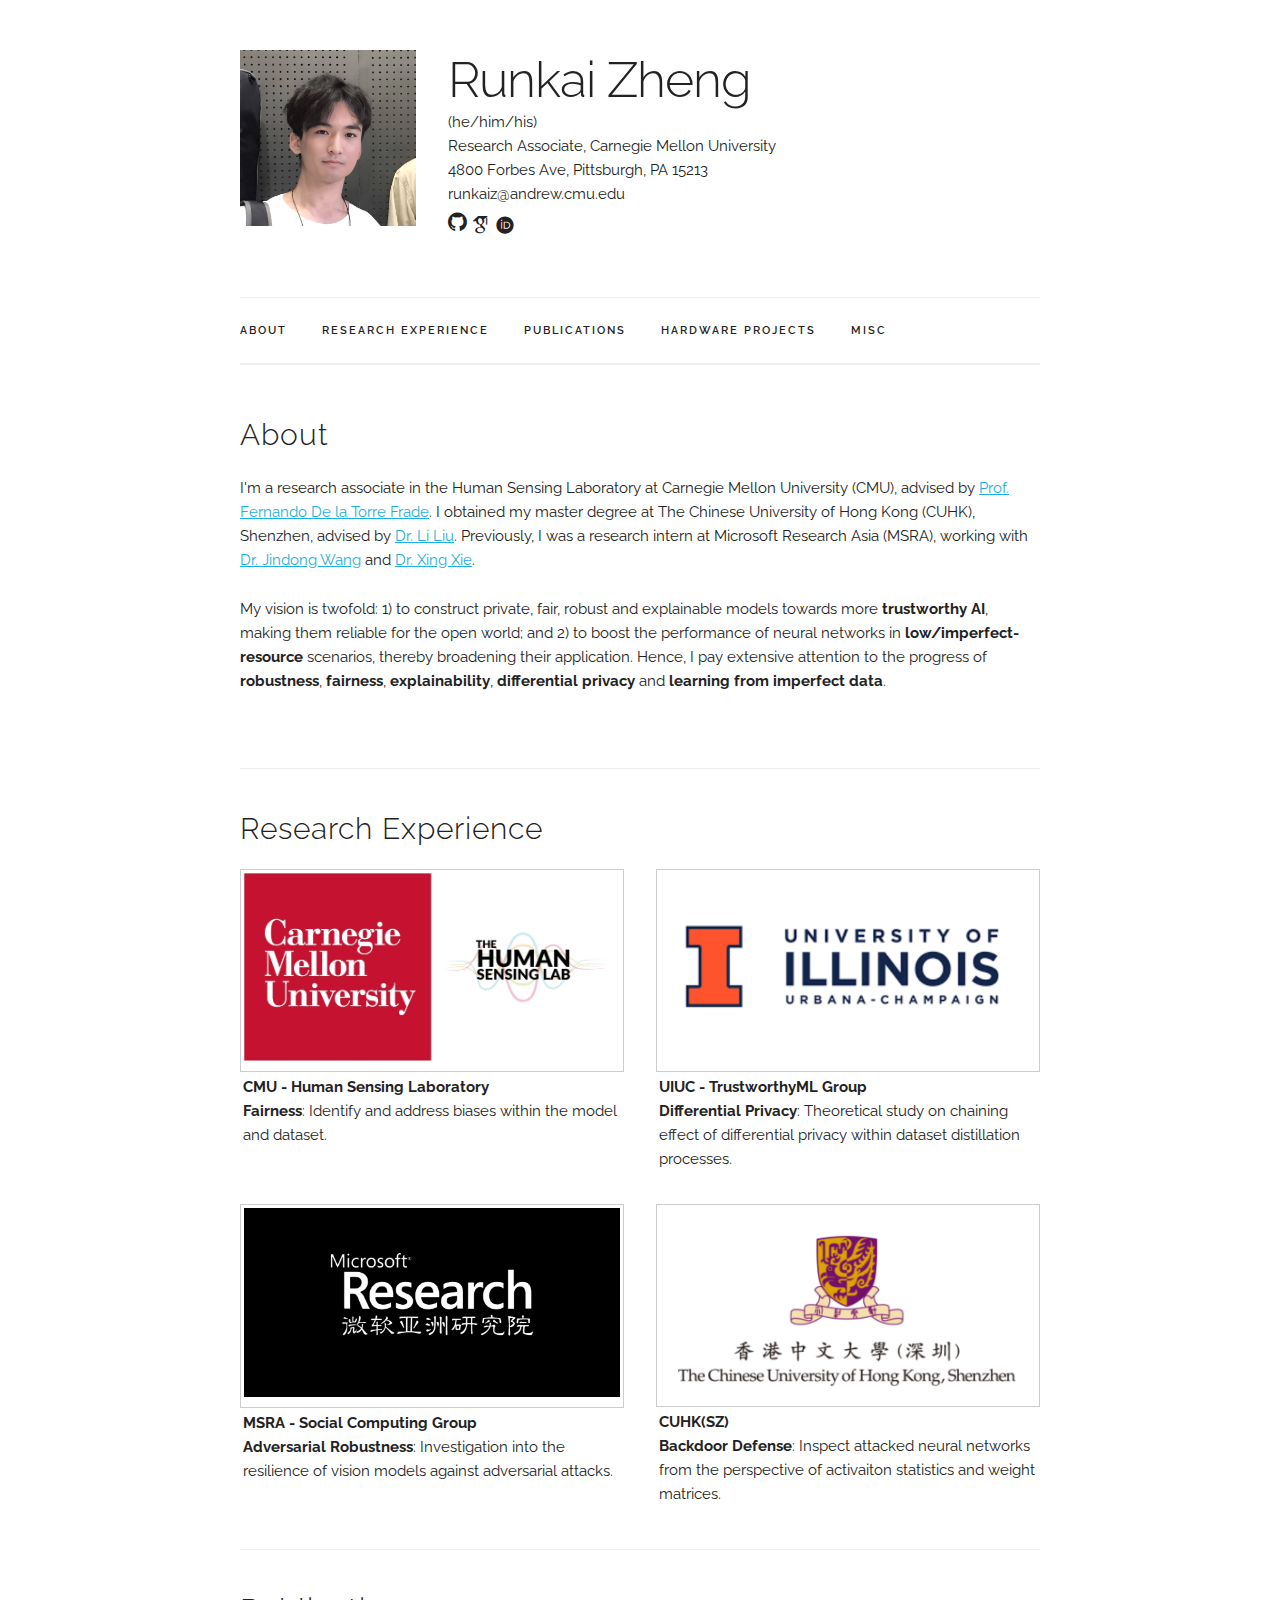
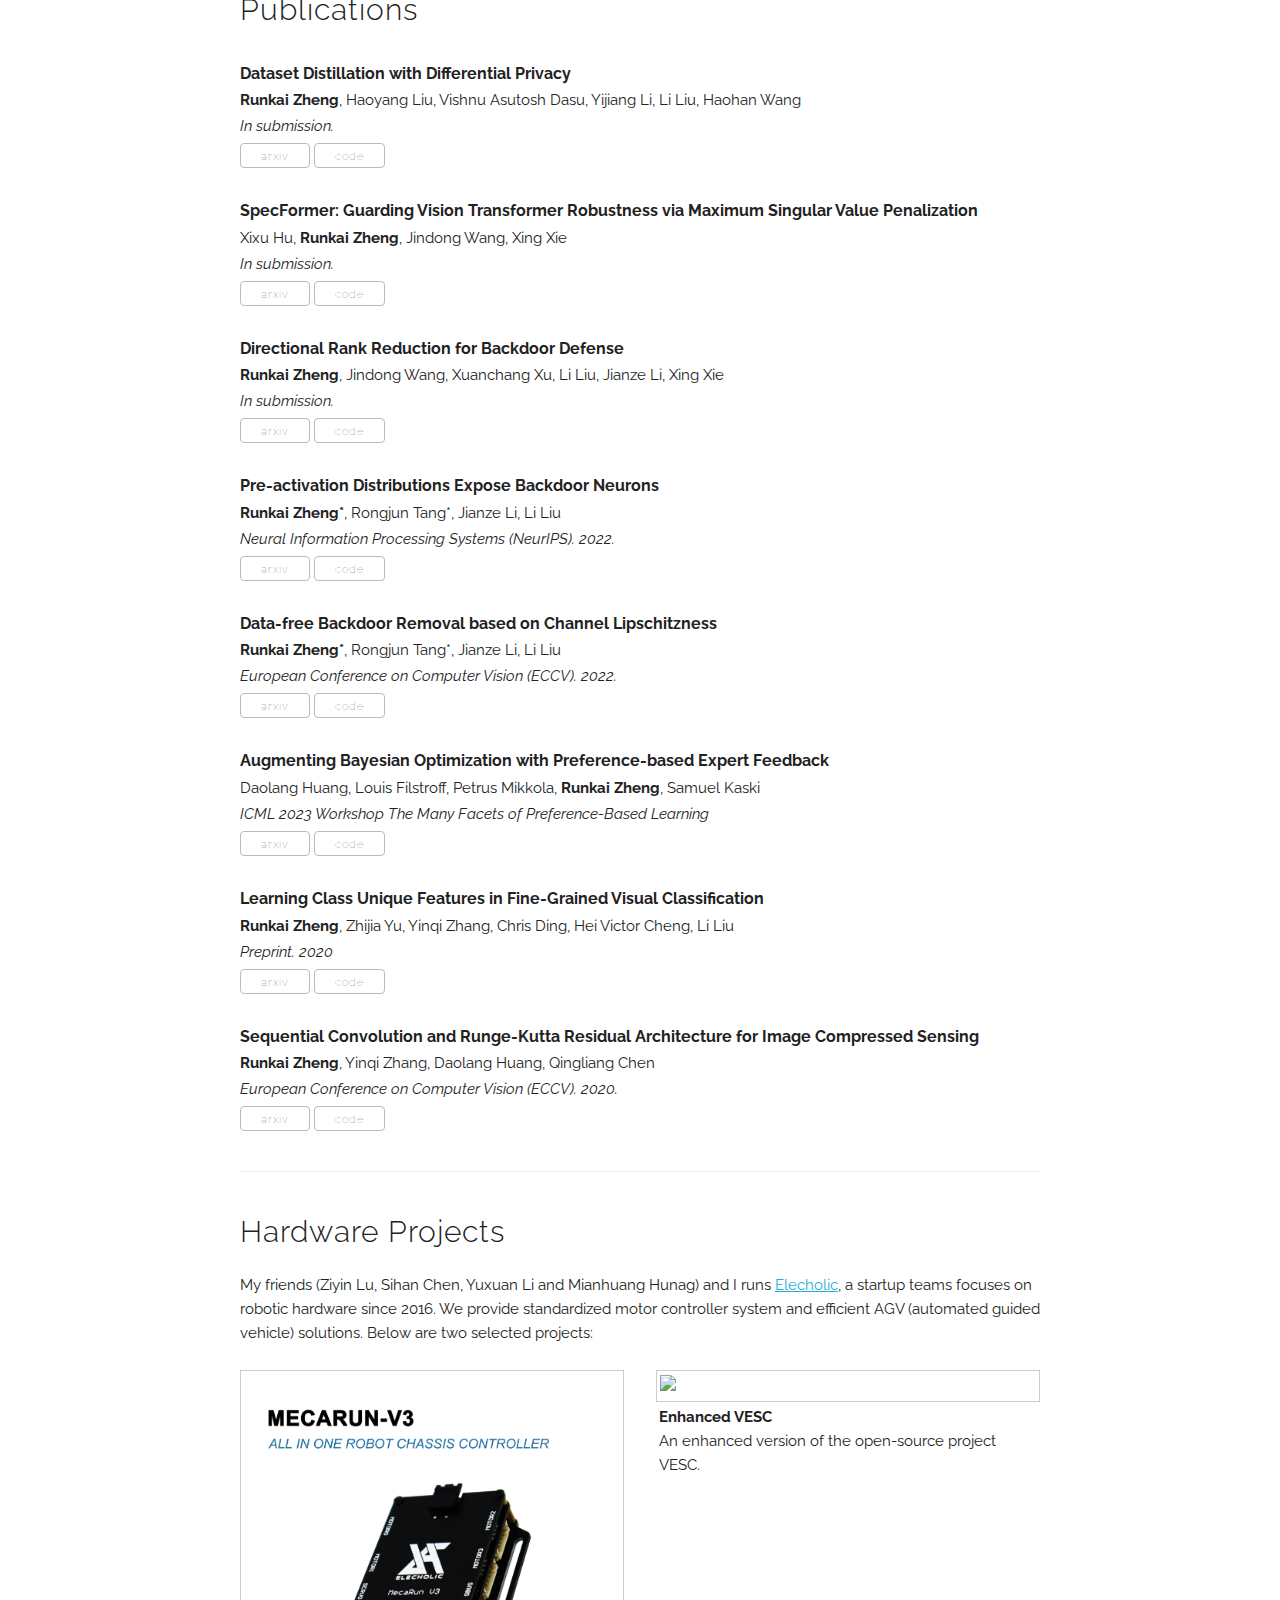
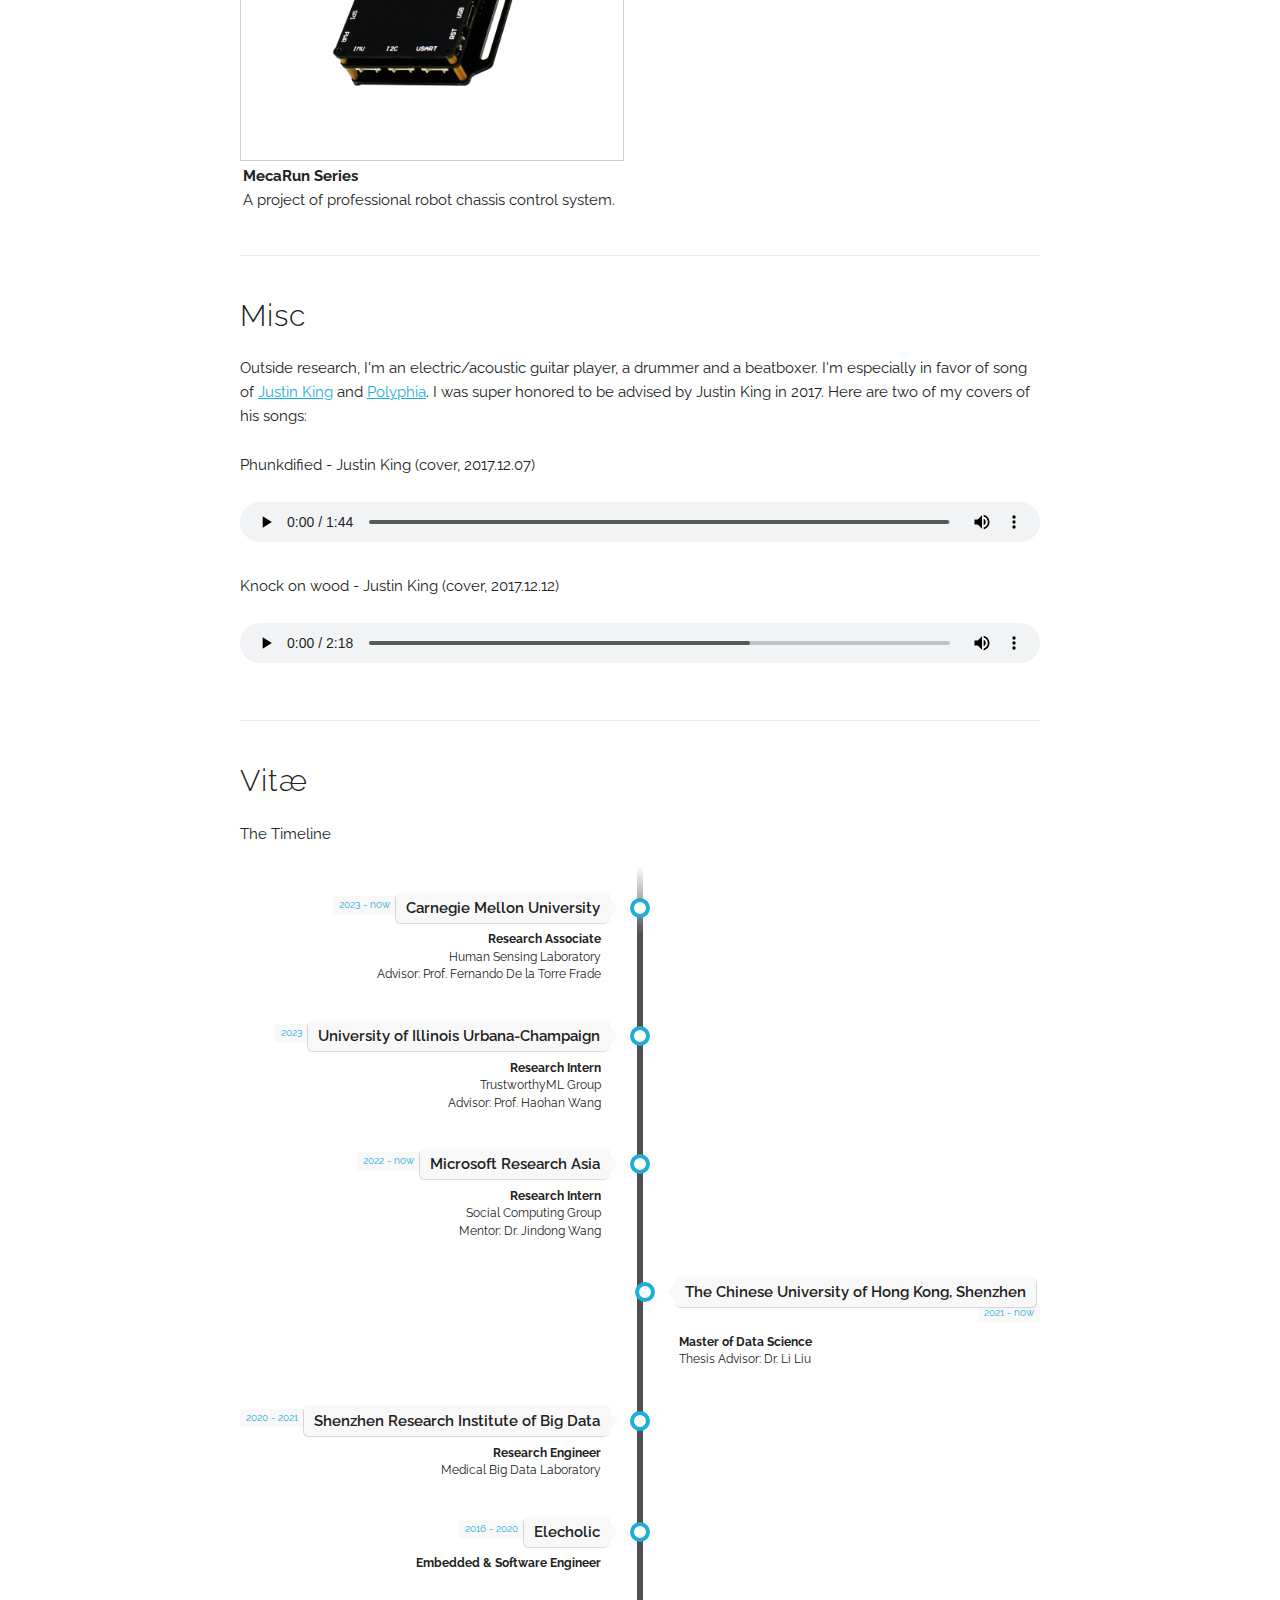
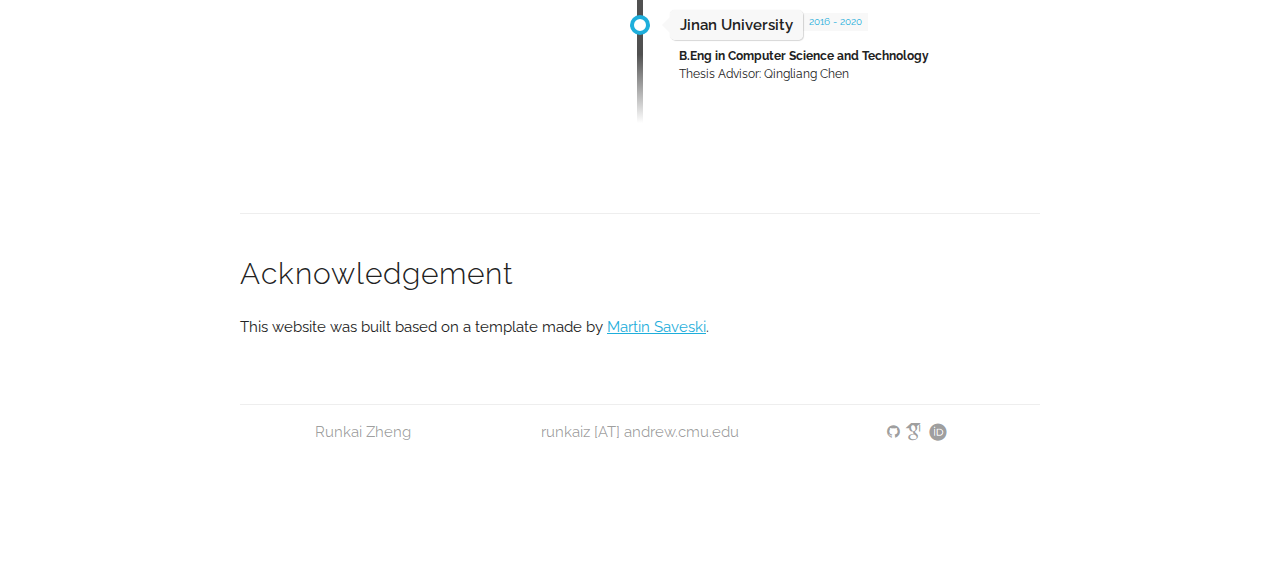
==== commit f8c8707a: "Update" ====
--- a/index.html
+++ b/index.html
@@ -154,7 +154,7 @@
       <h4>About</h4>
 
       <p>
-        I'm a research associate in the human sensing lab at Carnegie Mellon University (CMU), advised by <a
+        I'm a research associate in the Human Sensing Laboratory at Carnegie Mellon University (CMU), advised by <a
           href="https://scholar.google.com/citations?user=YB8_6gkAAAAJ&hl=en">Prof. Fernando De la Torre Frade</a>. I obtained my master degree at The Chinese University of Hong Kong (CUHK), Shenzhen, advised by <a
           href="https://scholar.google.com/citations?user=KQ2S01UAAAAJ&hl=en">Dr. Li Liu</a>. Previously, I was a research intern at Microsoft Research Asia (MSRA), working with <a
           href="https://scholar.google.com/citations?user=hBZ_tKsAAAAJ">Dr. Jindong Wang</a> and <a
@@ -218,8 +218,8 @@
                   </a>
                 </div>
                 <div class="project-caption">
-                  <b>Dataset / Model Debiasing</b> <br />
-                  Identify and address biases within the model and dataset.
+                  <b>CMU - Human Sensing Laboratory</b> <br />
+                  <b>Fairness</b>: Identify and address biases within the model and dataset.
                 </div>
               </div>
             </div>
@@ -232,8 +232,8 @@
                   </a>
                 </div>
                 <div class="project-caption">
-                  <b>Dataset Distillation with Differential Privacy</b> <br />
-                  Theoretical study on chaining effect of differential privacy within dataset distillation processes.
+                  <b>UIUC - TrustworthyML Group</b> <br />
+                  <b>Differential Privacy</b>: Theoretical study on chaining effect of differential privacy within dataset distillation processes.
                 </div>
               </div>
             </div>
@@ -250,8 +250,8 @@
                   </a>
                 </div>
                 <div class="project-caption">
-                  <b>Adversarial Robustness</b> <br />
-                  Investigation into the resilience of vision models against adversarial attacks.
+                  <b>MSRA - Social Computing Group</b> <br />
+                  <b>Adversarial Robustness</b>: Investigation into the resilience of vision models against adversarial attacks.
                 </div>
               </div>
             </div>
@@ -264,8 +264,8 @@
                   </a>
                 </div>
                 <div class="project-caption">
-                  <b>Backdoor Attack / Defense</b> <br />
-                  Inspect attacked neural networks from the perspective of activaiton statistics and weight matrices.
+                  <b>CUHK(SZ)</b> <br />
+                  <b>Backdoor Defense</b>: Inspect attacked neural networks from the perspective of activaiton statistics and weight matrices.
                 </div>
               </div>
             </div>
@@ -531,7 +531,7 @@
                           <span class="time-wrapper"><span class="time">2023 - now</span></span>
                         </div>
                         <div class="desc"><b>Research Associate</b>
-                          <br /> Human Sensing Lab <br />
+                          <br /> Human Sensing Laboratory <br />
                           Advisor: Prof. Fernando De la Torre Frade
                         </div>
                       </div>
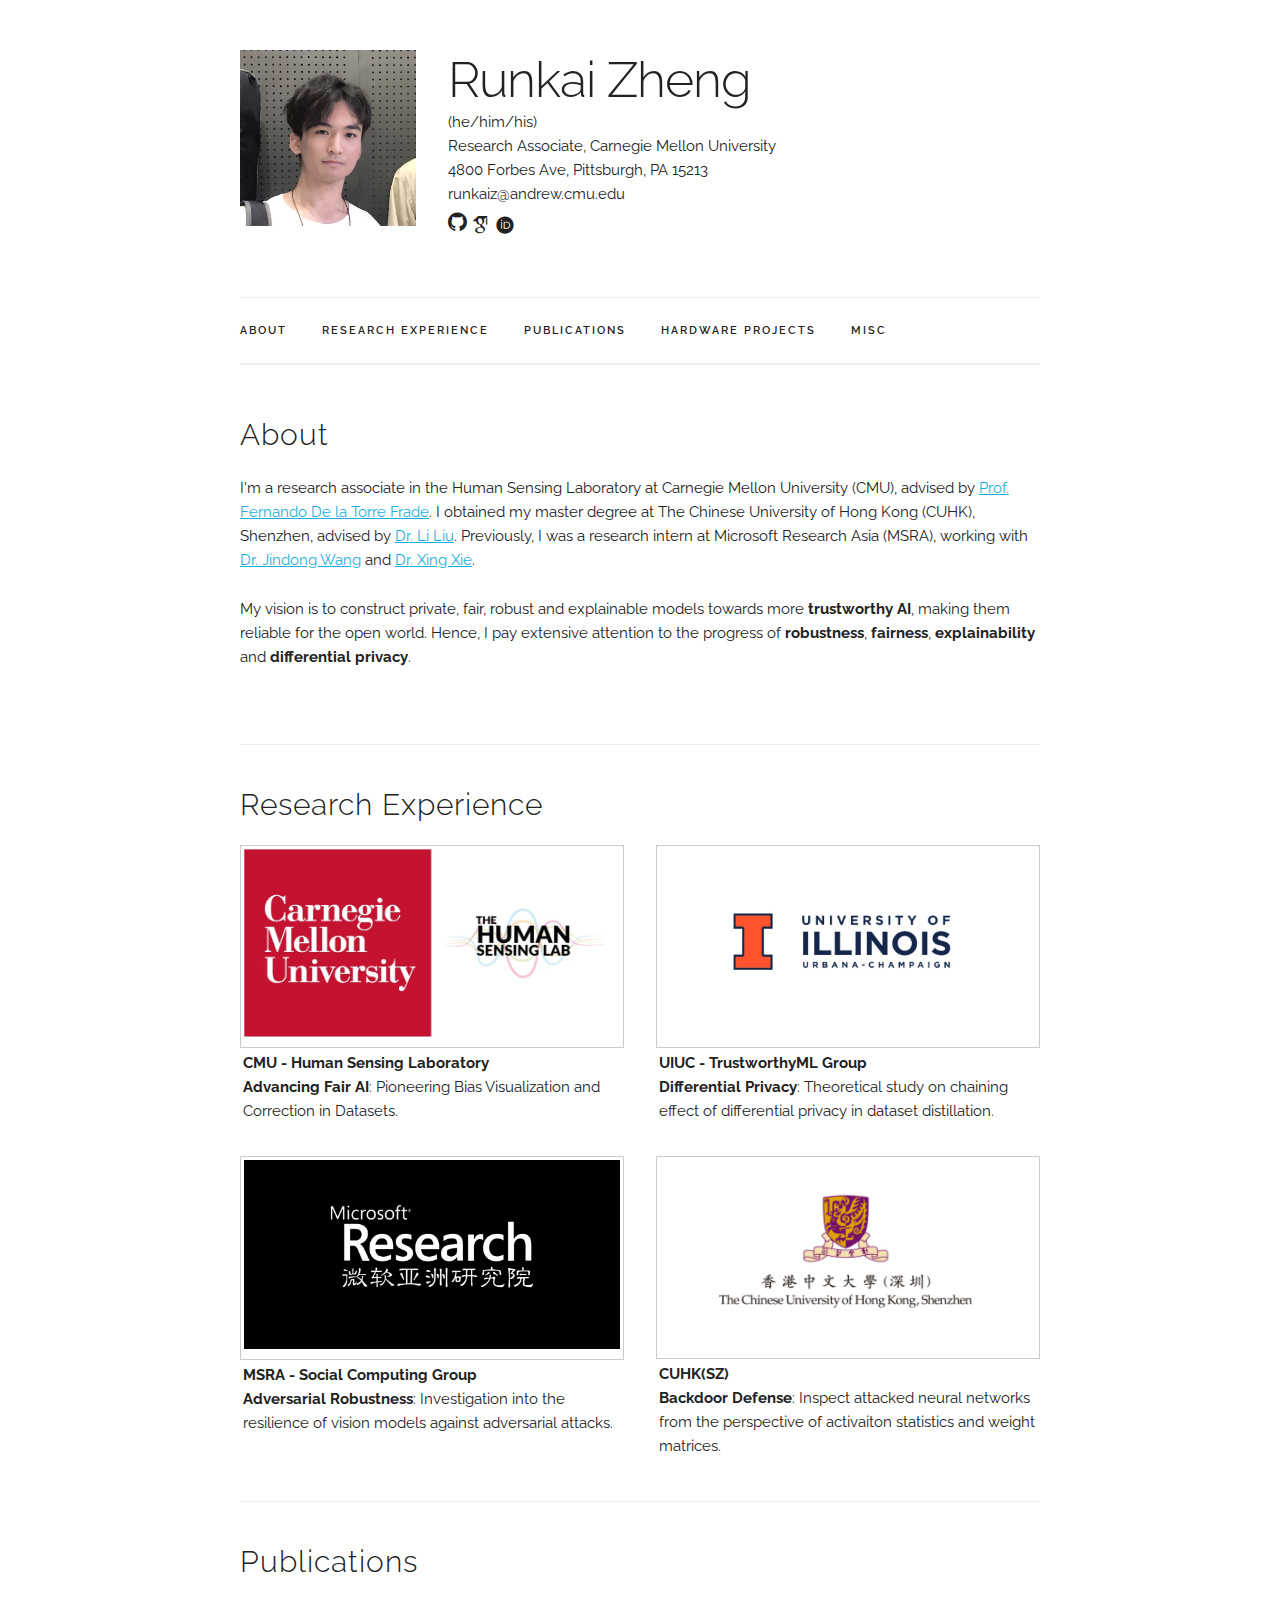
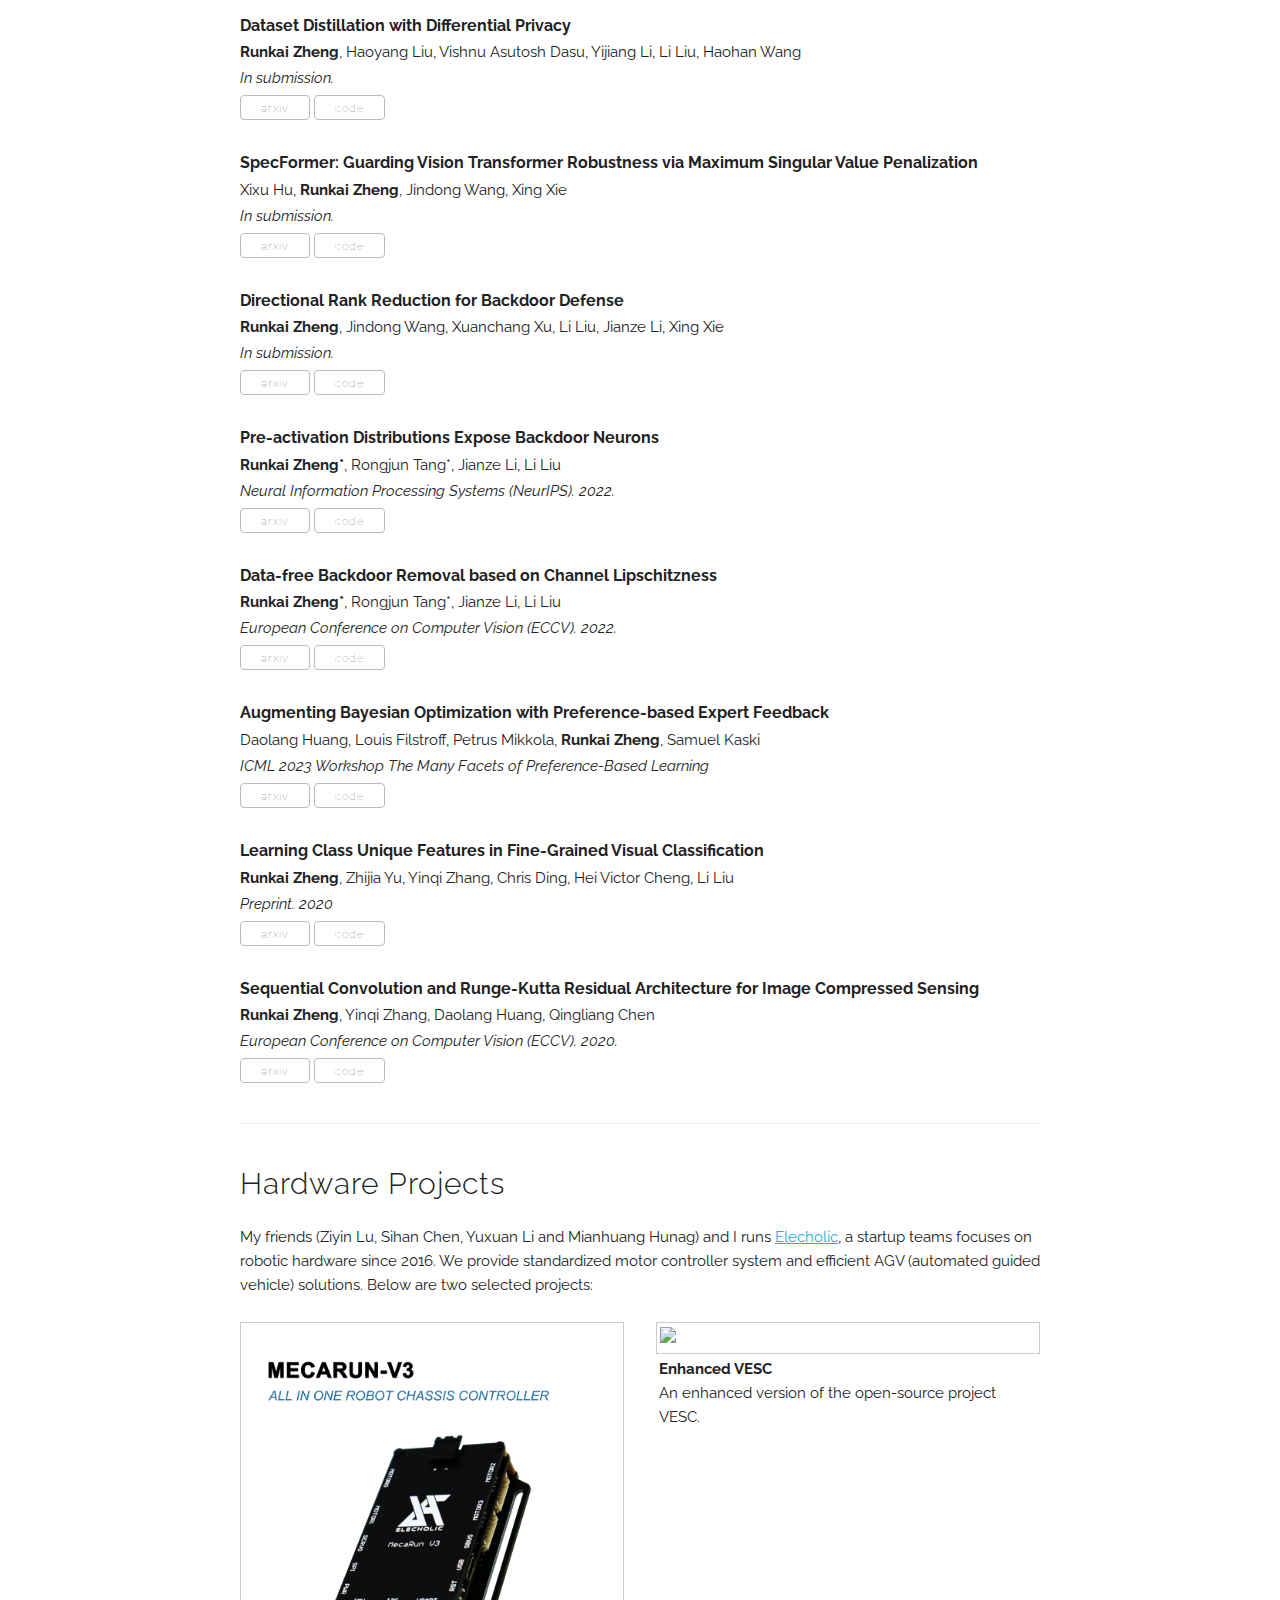
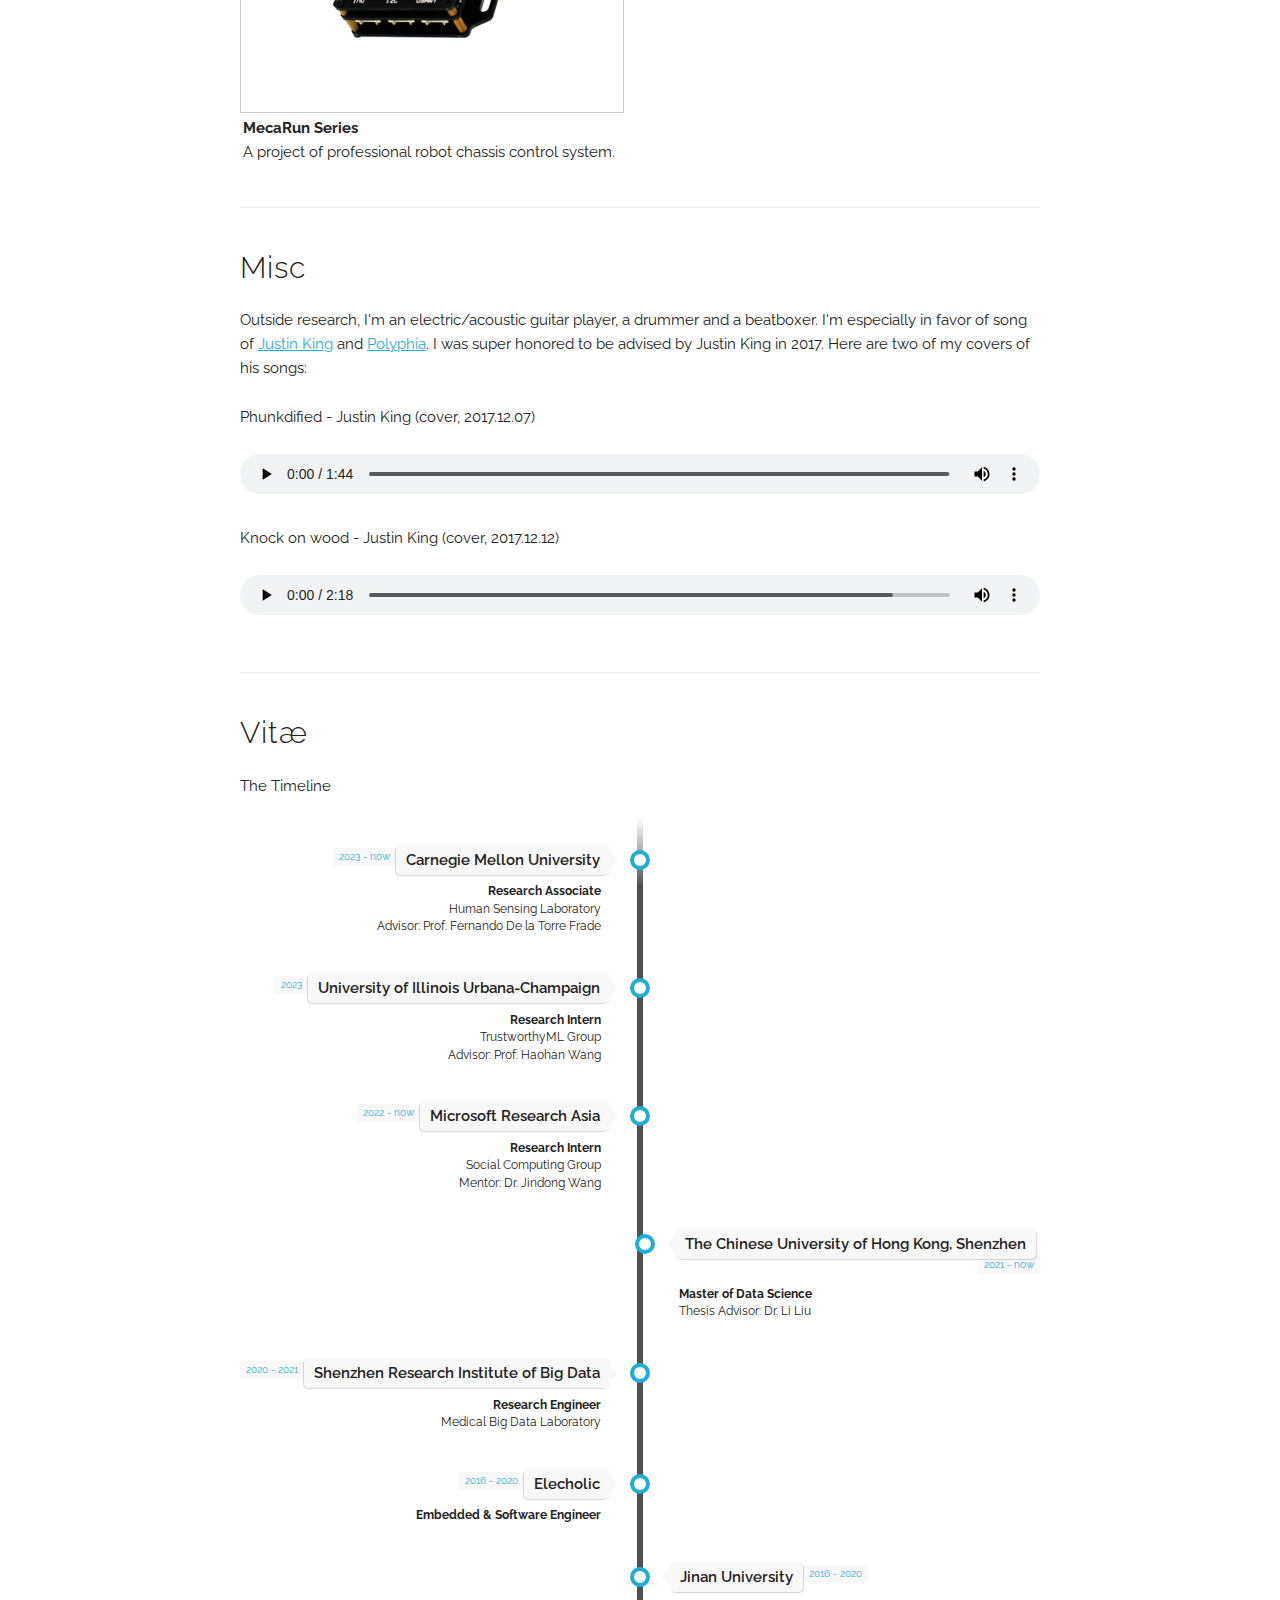
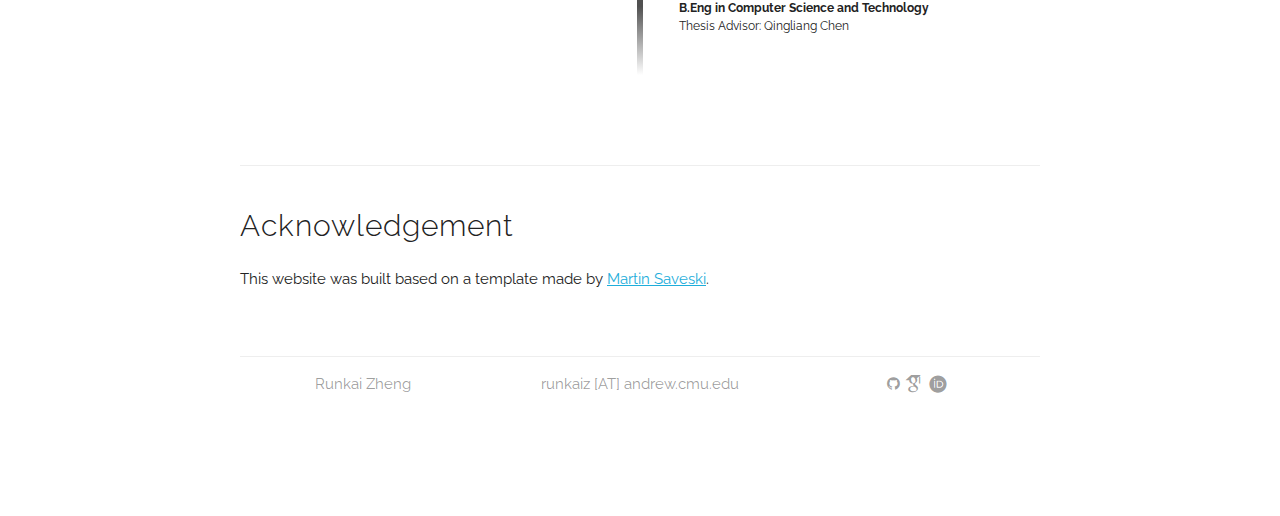
==== commit 9dae8acd: "Update" ====
--- a/index.html
+++ b/index.html
@@ -163,9 +163,8 @@
 
       <p>
 
-        My vision is twofold: 1) to construct private, fair, robust and explainable models towards more <b>trustworthy AI</b>, making them reliable for the open world; and 2) to boost the performance of neural networks in <b>low/imperfect-resource</b> scenarios, thereby broadening their application.
-        Hence, I pay extensive attention to the progress of
-        <b>robustness</b>, <b>fairness</b>, <b>explainability</b>, <b>differential privacy</b> and <b>learning from imperfect data</b>.
+        My vision is to construct private, fair, robust and explainable models towards more <b>trustworthy AI</b>, making them reliable for the open world. Hence, I pay extensive attention to the progress of
+        <b>robustness</b>, <b>fairness</b>, <b>explainability</b> and <b>differential privacy</b>.
       </p>
     </div>
 
@@ -219,7 +218,7 @@
                 </div>
                 <div class="project-caption">
                   <b>CMU - Human Sensing Laboratory</b> <br />
-                  <b>Fairness</b>: Identify and address biases within the model and dataset.
+                  <b>Advancing Fair AI</b>: Pioneering Bias Visualization and Correction in Datasets.
                 </div>
               </div>
             </div>
@@ -227,13 +226,13 @@
             <div class="six columns">
               <div class="project-container">
                 <div class="project-image-container">
-                  <a href="http://humansensing.cs.cmu.edu/">
+                  <a href="https://haohanwang.github.io/">
                     <img src="assets/affiliation/uiuc.png" class="u-max-full-width" />
                   </a>
                 </div>
                 <div class="project-caption">
                   <b>UIUC - TrustworthyML Group</b> <br />
-                  <b>Differential Privacy</b>: Theoretical study on chaining effect of differential privacy within dataset distillation processes.
+                  <b>Differential Privacy</b>: Theoretical study on chaining effect of differential privacy in dataset distillation.
                 </div>
               </div>
             </div>
@@ -245,7 +244,7 @@
             <div class="six columns">
               <div class="project-container">
                 <div class="project-image-container">
-                  <a href="https://www.microsoft.com/en-us/research/group/social-computing-beijing/">
+                  <a href="https://jd92.wang/">
                     <img src="assets/affiliation/msra.png" class="u-max-full-width" />
                   </a>
                 </div>
@@ -259,7 +258,7 @@
             <div class="six columns">
               <div class="project-container">
                 <div class="project-image-container">
-                  <a href="http://humansensing.cs.cmu.edu/">
+                  <a href="https://liliu-avril.github.io/">
                     <img src="assets/affiliation/cuhk.png" class="u-max-full-width" />
                   </a>
                 </div>
